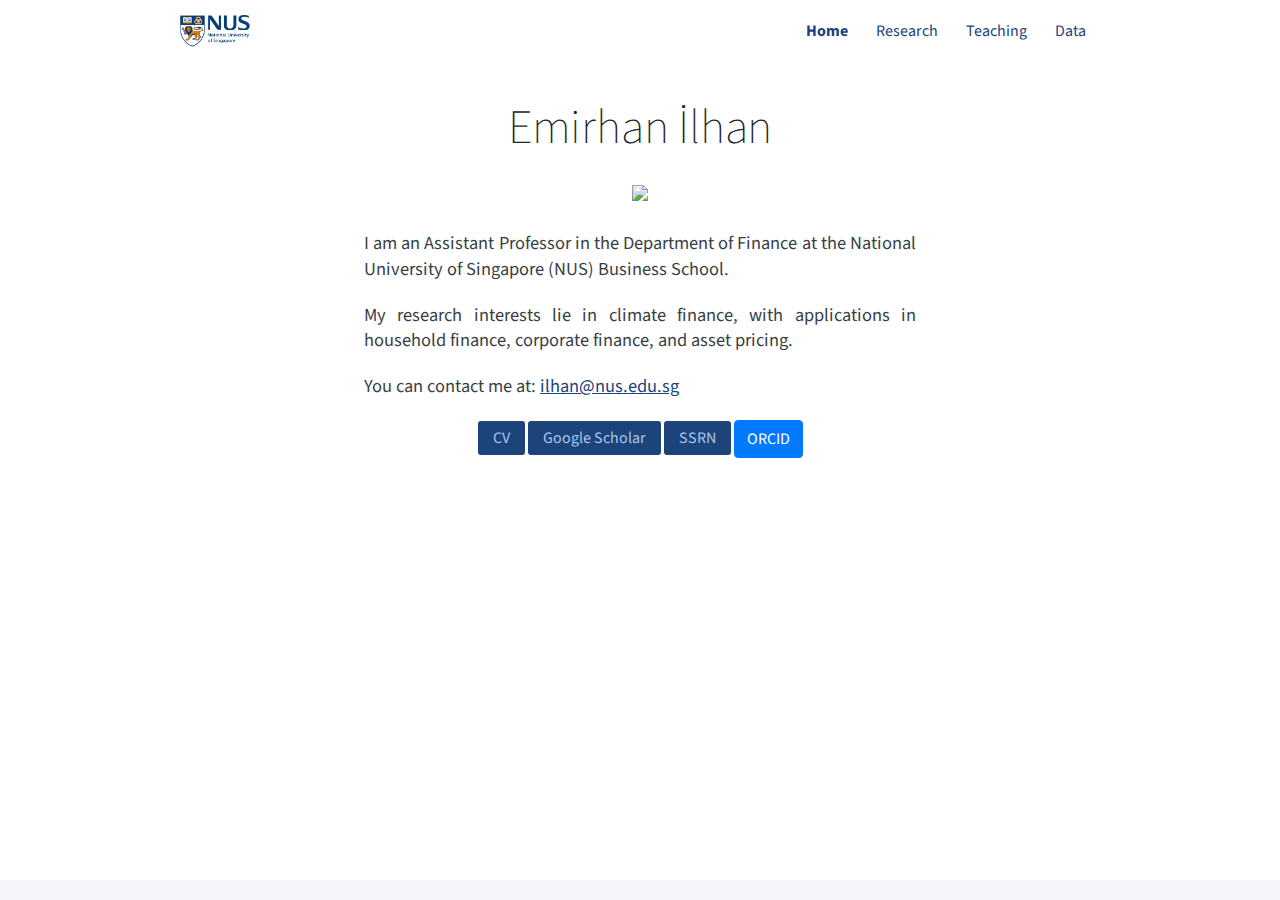
==== index.html @ d8f36eff "Update index.html" ====
<!DOCTYPE html>
<html lang="en">

<head>
	<meta name="generator" content="Hugo 0.80.0" />
  <meta charset="utf-8">
  <meta http-equiv="x-ua-compatible" content="ie=edge">
  <title>Emirhan İlhan</title>
  <meta name="viewport" content="width=device-width, initial-scale=1">
  
<meta name="description" content="Emirhan İlhan - Assistant Professor of Finance" />
<meta property="og:title" content="Emirhan İlhan - Assistant Professor of Finance" />
<meta property="og:type" content="website" />
<meta property="og:url" content="https://emirhanilhan.github.io" />
<meta property="og:image" content="" />
<meta property="og:description" content="Emirhan İlhan - Assistant Professor of Finance" />
<meta name="twitter:card" content="" />
<meta name="twitter:site" content="" />
<meta name="twitter:creator" content="" />

  <link rel="icon" href="https://emirhanilhan.github.io/favicon.png">

  <link rel="stylesheet" href="https://cdn.jsdelivr.net/npm/bootstrap@4.6.1/dist/css/bootstrap.min.css">
  <script src="https://cdn.jsdelivr.net/npm/jquery@3.6.0/dist/jquery.slim.min.js"></script>
  <script src="https://cdn.jsdelivr.net/npm/popper.js@1.16.1/dist/umd/popper.min.js"></script>
  <script src="https://cdn.jsdelivr.net/npm/bootstrap@4.6.1/dist/js/bootstrap.bundle.min.js"></script>

  
  
  <link rel="stylesheet" href="/css/style.min.13fdb1135fb9d5c75b101130fea749b16b5075ebaee116f6f0d8b4ac5cc61495.css">
  

  

</head>

<body class='page page-home'>
  <div id="main-menu-mobile" class="main-menu-mobile">
  <ul>
    
    
    <li class="menu-item-home active">
      <a href="/">
        <span>Home</span>
      </a>
    </li>
    
    <li class="menu-item-research">
      <a href="/research/">
        <span>Research</span>
      </a>
    </li>
    
    <li class="menu-item-teaching">
      <a href="/teaching/">
        <span>Teaching</span>
      </a>
    </li>
    
    <li class="menu-item-data">
      <a href="/data/">
        <span>Data</span>
      </a>
    </li>
    
  </ul>
</div>
  <div class="wrapper">
    <div class='header'>
    <div class="container">
      <div class="logo" >
        <a href="https://emirhanilhan.github.io/"><img alt="Logo" src="/images/nus_logo_horizontal.jpg" width="auto" height="40" /></a>
      </div>
      <div class="logo-mobile">
        <a href="https://emirhanilhan.github.io/"><img alt="Logo" src="/images/nus_logo_horizontal.jpg" width="auto" height="32" /></a>
      </div>
      <div id="main-menu" class="main-menu">
  <ul>
    
    
    <li class="menu-item-home active">
      <a href="/">
        <span>Home</span>
      </a>
    </li>
    
    <li class="menu-item-research">
      <a href="/research/">
        <span>Research</span>
      </a>
    </li>
    
    <li class="menu-item-teaching">
      <a href="/teaching/">
        <span>Teaching</span>
      </a>
    </li>
    
    <li class="menu-item-data">
      <a href="/data/">
        <span>Data</span>
      </a>
    </li>
    
  </ul>
</div>
      <button id="toggle-main-menu-mobile" class="hamburger hamburger--slider" type="button">
  <span class="hamburger-box">
    <span class="hamburger-inner"></span>
  </span>
</button>
    </div>
  </div>
  

    
    
    
    
    
    
    
    

    
    
<div class="strip">
  <div class="container pt-4 pb-12">
    <div class="row">
      <div class="col-12">
        <h1 class="title">Emirhan İlhan</h1>
        <img align="middle" src="emir_picture_cropped.jpg" width="300" height=auto style="padding-bottom: 30px;"/>
        <div class="content" style="text-align: justify;">
          <p>I am an Assistant Professor in the Department of Finance at the National University of Singapore (NUS) Business School.</p>
<p>My research interests lie in climate finance, with applications in household finance, corporate finance, and asset pricing.</p>
<p>You can contact me at: <a href="mailto:ilhan@nus.edu.sg">ilhan@nus.edu.sg</a></p>
  
        </div>
        <a class="button button-primary mb-2" target="_blank" href="/emir_cv.pdf">
          CV
        </a>
        <a class="button button-primary mb-2" target="_blank" href="https://scholar.google.de/citations?user=1odNvOgAAAAJ&amp;hl=en">
          Google Scholar
        </a>
        <a class="button button-primary mb-2" target="_blank" href="https://papers.ssrn.com/sol3/cf_dev/AbsByAuth.cfm?per_id=2741057">
          SSRN
        </a>
        <a class="btn btn-primary" target="_blank" href="https://orcid.org/0000-0002-1434-9815">
          ORCID
        </a>
        </a>
      </div>
    </div>
  </div>
</div>

    
  </div>

  <div class="sub-footer">
  <div class="container">
    <div class="row">
      <div class="col-12">
        <div class="sub-footer-inner">
          <ul>
            
          </ul>
        </div>
      </div>
    </div>
  </div>
</div>

  

  
  

  
  <script type="text/javascript" src="/js/scripts.min.1237ff71925bb8625c97a9af8db4c54525258bedfd7c47493daaff723bea755e.js"></script>
  

  
  
  
    
      
      <script async src="https://www.googletagmanager.com/gtag/js?id=UA-167263148-1"></script>
      <script>
        window.dataLayer = window.dataLayer || [];
        function gtag(){dataLayer.push(arguments);}
        gtag('js', new Date());
        gtag('config', 'UA-167263148-1');
      </script>
    
  


</body>

</html>
---- css/style.min.13fdb1135fb9d5c75b101130fea749b16b5075ebaee116f6f0d8b4ac5cc61495.css ----
@charset "UTF-8";@import "https://fonts.googleapis.com/css?family=Roboto:300,400,500,700|Lora:400,700|Roboto+Mono:300,400";@import "https://fonts.googleapis.com/css2?family=Jost:ital,wght@0,300;0,400;1,300;1,400&display=swap";@import "https://fonts.googleapis.com/css2?family=JetBrains+Mono:ital,wght@0,100;0,200;0,300;0,400;0,500;0,600;0,700;0,800;1,100;1,200;1,300;1,400;1,500;1,600;1,700;1,800&display=swap";@import "https://fonts.googleapis.com/css2?family=Source+Sans+Pro:ital,wght@0,300;0,400;0,600;0,700;0,900;1,200;1,300;1,400;1,600;1,700;1,900&display=swap";*,*::before,*::after{box-sizing:border-box}html{font-family:sans-serif;line-height:1.15;-webkit-text-size-adjust:100%;-webkit-tap-highlight-color:transparent}article,aside,figcaption,figure,footer,header,hgroup,main,nav,section{display:block}body{margin:0;font-family:source sans pro,jost,roboto,Arial,sans-serif,-apple-system;font-size:1rem;font-weight:400;line-height:1.4;color:#212529;text-align:left;background-color:#fff}[tabindex="-1"]:focus{outline:0!important}hr{box-sizing:content-box;height:0;overflow:visible}h1,h2,h3,h4,h5,h6{margin-top:0;margin-bottom:.5rem}p{margin-top:0;margin-bottom:1rem}abbr[title],abbr[data-original-title]{text-decoration:underline;text-decoration:underline dotted;cursor:help;border-bottom:0;text-decoration-skip-ink:none}address{margin-bottom:1rem;font-style:normal;line-height:inherit}ol,ul,dl{margin-top:0;margin-bottom:1rem}ol ol,ul ul,ol ul,ul ol{margin-bottom:0}dt{font-weight:700}dd{margin-bottom:.5rem;margin-left:0}blockquote{margin:0 0 1rem}b,strong{font-weight:bolder}small{font-size:80%}sub,sup{position:relative;font-size:75%;line-height:0;vertical-align:baseline}sub{bottom:-.25em}sup{top:-.5em}a{color:#1c437a;text-decoration:none;background-color:transparent}a:hover{color:#2f71cd;text-decoration:underline}a:not([href]):not([tabindex]){color:inherit;text-decoration:none}a:not([href]):not([tabindex]):hover,a:not([href]):not([tabindex]):focus{color:inherit;text-decoration:none}a:not([href]):not([tabindex]):focus{outline:0}pre,code,kbd,samp{font-family:SFMono-Regular,Menlo,Monaco,Consolas,liberation mono,courier new,monospace;font-size:1em}pre{margin-top:0;margin-bottom:1rem;overflow:auto}figure{margin:0 0 1rem}img{vertical-align:middle;border-style:none}svg{overflow:hidden;vertical-align:middle}table{border-collapse:collapse}caption{padding-top:.75rem;padding-bottom:.75rem;color:#6c757d;text-align:left;caption-side:bottom}th{text-align:inherit}label{display:inline-block;margin-bottom:.5rem}button{border-radius:0}button:focus{outline:1px dotted;outline:5px auto -webkit-focus-ring-color}input,button,select,optgroup,textarea{margin:0;font-family:inherit;font-size:inherit;line-height:inherit}button,input{overflow:visible}button,select{text-transform:none}select{word-wrap:normal}button,[type=button],[type=reset],[type=submit]{-webkit-appearance:button}button:not(:disabled),[type=button]:not(:disabled),[type=reset]:not(:disabled),[type=submit]:not(:disabled){cursor:pointer}button::-moz-focus-inner,[type=button]::-moz-focus-inner,[type=reset]::-moz-focus-inner,[type=submit]::-moz-focus-inner{padding:0;border-style:none}input[type=radio],input[type=checkbox]{box-sizing:border-box;padding:0}input[type=date],input[type=time],input[type=datetime-local],input[type=month]{-webkit-appearance:listbox}textarea{overflow:auto;resize:vertical}fieldset{min-width:0;padding:0;margin:0;border:0}legend{display:block;width:100%;max-width:100%;padding:0;margin-bottom:.5rem;font-size:1.5rem;line-height:inherit;color:inherit;white-space:normal}progress{vertical-align:baseline}[type=number]::-webkit-inner-spin-button,[type=number]::-webkit-outer-spin-button{height:auto}[type=search]{outline-offset:-2px;-webkit-appearance:none}[type=search]::-webkit-search-decoration{-webkit-appearance:none}::-webkit-file-upload-button{font:inherit;-webkit-appearance:button}output{display:inline-block}summary{display:list-item;cursor:pointer}template{display:none}[hidden]{display:none!important}.align-baseline{vertical-align:baseline!important}.align-top{vertical-align:top!important}.align-middle{vertical-align:middle!important}.align-bottom{vertical-align:bottom!important}.align-text-bottom{vertical-align:text-bottom!important}.align-text-top{vertical-align:text-top!important}.bg-primary{background-color:#1c437a!important}a.bg-primary:hover,a.bg-primary:focus,button.bg-primary:hover,button.bg-primary:focus{background-color:#122c51!important}.bg-secondary{background-color:#ffca28!important}a.bg-secondary:hover,a.bg-secondary:focus,button.bg-secondary:hover,button.bg-secondary:focus{background-color:#f4b800!important}.bg-success{background-color:#28a745!important}a.bg-success:hover,a.bg-success:focus,button.bg-success:hover,button.bg-success:focus{background-color:#1e7e34!important}.bg-info{background-color:#17a2b8!important}a.bg-info:hover,a.bg-info:focus,button.bg-info:hover,button.bg-info:focus{background-color:#117a8b!important}.bg-warning{background-color:#ffc107!important}a.bg-warning:hover,a.bg-warning:focus,button.bg-warning:hover,button.bg-warning:focus{background-color:#d39e00!important}.bg-danger{background-color:#dc3545!important}a.bg-danger:hover,a.bg-danger:focus,button.bg-danger:hover,button.bg-danger:focus{background-color:#bd2130!important}.bg-light{background-color:#f8f9fa!important}a.bg-light:hover,a.bg-light:focus,button.bg-light:hover,button.bg-light:focus{background-color:#dae0e5!important}.bg-dark{background-color:#343a40!important}a.bg-dark:hover,a.bg-dark:focus,button.bg-dark:hover,button.bg-dark:focus{background-color:#1d2124!important}.bg-white{background-color:#fff!important}.bg-transparent{background-color:transparent!important}.border{border:1px solid #dee2e6!important}.border-top{border-top:1px solid #dee2e6!important}.border-right{border-right:1px solid #dee2e6!important}.border-bottom{border-bottom:1px solid #dee2e6!important}.border-left{border-left:1px solid #dee2e6!important}.border-0{border:0!important}.border-top-0{border-top:0!important}.border-right-0{border-right:0!important}.border-bottom-0{border-bottom:0!important}.border-left-0{border-left:0!important}.border-primary{border-color:#1c437a!important}.border-secondary{border-color:#ffca28!important}.border-success{border-color:#28a745!important}.border-info{border-color:#17a2b8!important}.border-warning{border-color:#ffc107!important}.border-danger{border-color:#dc3545!important}.border-light{border-color:#f8f9fa!important}.border-dark{border-color:#343a40!important}.border-white{border-color:#fff!important}.rounded-sm{border-radius:.2rem!important}.rounded{border-radius:.25rem!important}.rounded-top{border-top-left-radius:.25rem!important;border-top-right-radius:.25rem!important}.rounded-right{border-top-right-radius:.25rem!important;border-bottom-right-radius:.25rem!important}.rounded-bottom{border-bottom-right-radius:.25rem!important;border-bottom-left-radius:.25rem!important}.rounded-left{border-top-left-radius:.25rem!important;border-bottom-left-radius:.25rem!important}.rounded-lg{border-radius:.3rem!important}.rounded-circle{border-radius:50%!important}.rounded-pill{border-radius:50rem!important}.rounded-0{border-radius:0!important}.clearfix::after{display:block;clear:both;content:""}.d-none{display:none!important}.d-inline{display:inline!important}.d-inline-block{display:inline-block!important}.d-block{display:block!important}.d-table{display:table!important}.d-table-row{display:table-row!important}.d-table-cell{display:table-cell!important}.d-flex{display:flex!important}.d-inline-flex{display:inline-flex!important}@media(min-width:576px){.d-sm-none{display:none!important}.d-sm-inline{display:inline!important}.d-sm-inline-block{display:inline-block!important}.d-sm-block{display:block!important}.d-sm-table{display:table!important}.d-sm-table-row{display:table-row!important}.d-sm-table-cell{display:table-cell!important}.d-sm-flex{display:flex!important}.d-sm-inline-flex{display:inline-flex!important}}@media(min-width:768px){.d-md-none{display:none!important}.d-md-inline{display:inline!important}.d-md-inline-block{display:inline-block!important}.d-md-block{display:block!important}.d-md-table{display:table!important}.d-md-table-row{display:table-row!important}.d-md-table-cell{display:table-cell!important}.d-md-flex{display:flex!important}.d-md-inline-flex{display:inline-flex!important}}@media(min-width:992px){.d-lg-none{display:none!important}.d-lg-inline{display:inline!important}.d-lg-inline-block{display:inline-block!important}.d-lg-block{display:block!important}.d-lg-table{display:table!important}.d-lg-table-row{display:table-row!important}.d-lg-table-cell{display:table-cell!important}.d-lg-flex{display:flex!important}.d-lg-inline-flex{display:inline-flex!important}}@media(min-width:1300px){.d-xl-none{display:none!important}.d-xl-inline{display:inline!important}.d-xl-inline-block{display:inline-block!important}.d-xl-block{display:block!important}.d-xl-table{display:table!important}.d-xl-table-row{display:table-row!important}.d-xl-table-cell{display:table-cell!important}.d-xl-flex{display:flex!important}.d-xl-inline-flex{display:inline-flex!important}}@media print{.d-print-none{display:none!important}.d-print-inline{display:inline!important}.d-print-inline-block{display:inline-block!important}.d-print-block{display:block!important}.d-print-table{display:table!important}.d-print-table-row{display:table-row!important}.d-print-table-cell{display:table-cell!important}.d-print-flex{display:flex!important}.d-print-inline-flex{display:inline-flex!important}}.embed-responsive{position:relative;display:block;width:100%;padding:0;overflow:hidden}.embed-responsive::before{display:block;content:""}.embed-responsive .embed-responsive-item,.embed-responsive iframe,.embed-responsive embed,.embed-responsive object,.embed-responsive video{position:absolute;top:0;bottom:0;left:0;width:100%;height:100%;border:0}.embed-responsive-21by9::before{padding-top:42.85714286%}.embed-responsive-16by9::before{padding-top:56.25%}.embed-responsive-4by3::before{padding-top:75%}.embed-responsive-1by1::before{padding-top:100%}.flex-row{flex-direction:row!important}.flex-column{flex-direction:column!important}.flex-row-reverse{flex-direction:row-reverse!important}.flex-column-reverse{flex-direction:column-reverse!important}.flex-wrap{flex-wrap:wrap!important}.flex-nowrap{flex-wrap:nowrap!important}.flex-wrap-reverse{flex-wrap:wrap-reverse!important}.flex-fill{flex:1 1 auto!important}.flex-grow-0{flex-grow:0!important}.flex-grow-1{flex-grow:1!important}.flex-shrink-0{flex-shrink:0!important}.flex-shrink-1{flex-shrink:1!important}.justify-content-start{justify-content:flex-start!important}.justify-content-end{justify-content:flex-end!important}.justify-content-center{justify-content:center!important}.justify-content-between{justify-content:space-between!important}.justify-content-around{justify-content:space-around!important}.align-items-start{align-items:flex-start!important}.align-items-end{align-items:flex-end!important}.align-items-center{align-items:center!important}.align-items-baseline{align-items:baseline!important}.align-items-stretch{align-items:stretch!important}.align-content-start{align-content:flex-start!important}.align-content-end{align-content:flex-end!important}.align-content-center{align-content:center!important}.align-content-between{align-content:space-between!important}.align-content-around{align-content:space-around!important}.align-content-stretch{align-content:stretch!important}.align-self-auto{align-self:auto!important}.align-self-start{align-self:flex-start!important}.align-self-end{align-self:flex-end!important}.align-self-center{align-self:center!important}.align-self-baseline{align-self:baseline!important}.align-self-stretch{align-self:stretch!important}@media(min-width:576px){.flex-sm-row{flex-direction:row!important}.flex-sm-column{flex-direction:column!important}.flex-sm-row-reverse{flex-direction:row-reverse!important}.flex-sm-column-reverse{flex-direction:column-reverse!important}.flex-sm-wrap{flex-wrap:wrap!important}.flex-sm-nowrap{flex-wrap:nowrap!important}.flex-sm-wrap-reverse{flex-wrap:wrap-reverse!important}.flex-sm-fill{flex:1 1 auto!important}.flex-sm-grow-0{flex-grow:0!important}.flex-sm-grow-1{flex-grow:1!important}.flex-sm-shrink-0{flex-shrink:0!important}.flex-sm-shrink-1{flex-shrink:1!important}.justify-content-sm-start{justify-content:flex-start!important}.justify-content-sm-end{justify-content:flex-end!important}.justify-content-sm-center{justify-content:center!important}.justify-content-sm-between{justify-content:space-between!important}.justify-content-sm-around{justify-content:space-around!important}.align-items-sm-start{align-items:flex-start!important}.align-items-sm-end{align-items:flex-end!important}.align-items-sm-center{align-items:center!important}.align-items-sm-baseline{align-items:baseline!important}.align-items-sm-stretch{align-items:stretch!important}.align-content-sm-start{align-content:flex-start!important}.align-content-sm-end{align-content:flex-end!important}.align-content-sm-center{align-content:center!important}.align-content-sm-between{align-content:space-between!important}.align-content-sm-around{align-content:space-around!important}.align-content-sm-stretch{align-content:stretch!important}.align-self-sm-auto{align-self:auto!important}.align-self-sm-start{align-self:flex-start!important}.align-self-sm-end{align-self:flex-end!important}.align-self-sm-center{align-self:center!important}.align-self-sm-baseline{align-self:baseline!important}.align-self-sm-stretch{align-self:stretch!important}}@media(min-width:768px){.flex-md-row{flex-direction:row!important}.flex-md-column{flex-direction:column!important}.flex-md-row-reverse{flex-direction:row-reverse!important}.flex-md-column-reverse{flex-direction:column-reverse!important}.flex-md-wrap{flex-wrap:wrap!important}.flex-md-nowrap{flex-wrap:nowrap!important}.flex-md-wrap-reverse{flex-wrap:wrap-reverse!important}.flex-md-fill{flex:1 1 auto!important}.flex-md-grow-0{flex-grow:0!important}.flex-md-grow-1{flex-grow:1!important}.flex-md-shrink-0{flex-shrink:0!important}.flex-md-shrink-1{flex-shrink:1!important}.justify-content-md-start{justify-content:flex-start!important}.justify-content-md-end{justify-content:flex-end!important}.justify-content-md-center{justify-content:center!important}.justify-content-md-between{justify-content:space-between!important}.justify-content-md-around{justify-content:space-around!important}.align-items-md-start{align-items:flex-start!important}.align-items-md-end{align-items:flex-end!important}.align-items-md-center{align-items:center!important}.align-items-md-baseline{align-items:baseline!important}.align-items-md-stretch{align-items:stretch!important}.align-content-md-start{align-content:flex-start!important}.align-content-md-end{align-content:flex-end!important}.align-content-md-center{align-content:center!important}.align-content-md-between{align-content:space-between!important}.align-content-md-around{align-content:space-around!important}.align-content-md-stretch{align-content:stretch!important}.align-self-md-auto{align-self:auto!important}.align-self-md-start{align-self:flex-start!important}.align-self-md-end{align-self:flex-end!important}.align-self-md-center{align-self:center!important}.align-self-md-baseline{align-self:baseline!important}.align-self-md-stretch{align-self:stretch!important}}@media(min-width:992px){.flex-lg-row{flex-direction:row!important}.flex-lg-column{flex-direction:column!important}.flex-lg-row-reverse{flex-direction:row-reverse!important}.flex-lg-column-reverse{flex-direction:column-reverse!important}.flex-lg-wrap{flex-wrap:wrap!important}.flex-lg-nowrap{flex-wrap:nowrap!important}.flex-lg-wrap-reverse{flex-wrap:wrap-reverse!important}.flex-lg-fill{flex:1 1 auto!important}.flex-lg-grow-0{flex-grow:0!important}.flex-lg-grow-1{flex-grow:1!important}.flex-lg-shrink-0{flex-shrink:0!important}.flex-lg-shrink-1{flex-shrink:1!important}.justify-content-lg-start{justify-content:flex-start!important}.justify-content-lg-end{justify-content:flex-end!important}.justify-content-lg-center{justify-content:center!important}.justify-content-lg-between{justify-content:space-between!important}.justify-content-lg-around{justify-content:space-around!important}.align-items-lg-start{align-items:flex-start!important}.align-items-lg-end{align-items:flex-end!important}.align-items-lg-center{align-items:center!important}.align-items-lg-baseline{align-items:baseline!important}.align-items-lg-stretch{align-items:stretch!important}.align-content-lg-start{align-content:flex-start!important}.align-content-lg-end{align-content:flex-end!important}.align-content-lg-center{align-content:center!important}.align-content-lg-between{align-content:space-between!important}.align-content-lg-around{align-content:space-around!important}.align-content-lg-stretch{align-content:stretch!important}.align-self-lg-auto{align-self:auto!important}.align-self-lg-start{align-self:flex-start!important}.align-self-lg-end{align-self:flex-end!important}.align-self-lg-center{align-self:center!important}.align-self-lg-baseline{align-self:baseline!important}.align-self-lg-stretch{align-self:stretch!important}}@media(min-width:1300px){.flex-xl-row{flex-direction:row!important}.flex-xl-column{flex-direction:column!important}.flex-xl-row-reverse{flex-direction:row-reverse!important}.flex-xl-column-reverse{flex-direction:column-reverse!important}.flex-xl-wrap{flex-wrap:wrap!important}.flex-xl-nowrap{flex-wrap:nowrap!important}.flex-xl-wrap-reverse{flex-wrap:wrap-reverse!important}.flex-xl-fill{flex:1 1 auto!important}.flex-xl-grow-0{flex-grow:0!important}.flex-xl-grow-1{flex-grow:1!important}.flex-xl-shrink-0{flex-shrink:0!important}.flex-xl-shrink-1{flex-shrink:1!important}.justify-content-xl-start{justify-content:flex-start!important}.justify-content-xl-end{justify-content:flex-end!important}.justify-content-xl-center{justify-content:center!important}.justify-content-xl-between{justify-content:space-between!important}.justify-content-xl-around{justify-content:space-around!important}.align-items-xl-start{align-items:flex-start!important}.align-items-xl-end{align-items:flex-end!important}.align-items-xl-center{align-items:center!important}.align-items-xl-baseline{align-items:baseline!important}.align-items-xl-stretch{align-items:stretch!important}.align-content-xl-start{align-content:flex-start!important}.align-content-xl-end{align-content:flex-end!important}.align-content-xl-center{align-content:center!important}.align-content-xl-between{align-content:space-between!important}.align-content-xl-around{align-content:space-around!important}.align-content-xl-stretch{align-content:stretch!important}.align-self-xl-auto{align-self:auto!important}.align-self-xl-start{align-self:flex-start!important}.align-self-xl-end{align-self:flex-end!important}.align-self-xl-center{align-self:center!important}.align-self-xl-baseline{align-self:baseline!important}.align-self-xl-stretch{align-self:stretch!important}}.float-left{float:left!important}.float-right{float:right!important}.float-none{float:none!important}@media(min-width:576px){.float-sm-left{float:left!important}.float-sm-right{float:right!important}.float-sm-none{float:none!important}}@media(min-width:768px){.float-md-left{float:left!important}.float-md-right{float:right!important}.float-md-none{float:none!important}}@media(min-width:992px){.float-lg-left{float:left!important}.float-lg-right{float:right!important}.float-lg-none{float:none!important}}@media(min-width:1300px){.float-xl-left{float:left!important}.float-xl-right{float:right!important}.float-xl-none{float:none!important}}.overflow-auto{overflow:auto!important}.overflow-hidden{overflow:hidden!important}.position-static{position:static!important}.position-relative{position:relative!important}.position-absolute{position:absolute!important}.position-fixed{position:fixed!important}.position-sticky{position:sticky!important}.fixed-top{position:fixed;top:0;right:0;left:0;z-index:1030}.fixed-bottom{position:fixed;right:0;bottom:0;left:0;z-index:1030}@supports(position:sticky){.sticky-top{position:sticky;top:0;z-index:1020}}.sr-only{position:absolute;width:1px;height:1px;padding:0;overflow:hidden;clip:rect(0,0,0,0);white-space:nowrap;border:0}.sr-only-focusable:active,.sr-only-focusable:focus{position:static;width:auto;height:auto;overflow:visible;clip:auto;white-space:normal}.shadow-sm{box-shadow:0 .125rem .25rem rgba(33,37,41,.075)!important}.shadow{box-shadow:0 .5rem 1rem rgba(33,37,41,.15)!important}.shadow-lg{box-shadow:0 1rem 3rem rgba(33,37,41,.175)!important}.shadow-none{box-shadow:none!important}.w-25{width:25%!important}.w-50{width:50%!important}.w-75{width:75%!important}.w-100{width:100%!important}.w-auto{width:auto!important}.h-25{height:25%!important}.h-50{height:50%!important}.h-75{height:75%!important}.h-100{height:100%!important}.h-auto{height:auto!important}.mw-100{max-width:100%!important}.mh-100{max-height:100%!important}.min-vw-100{min-width:100vw!important}.min-vh-100{min-height:100vh!important}.vw-100{width:100vw!important}.vh-100{height:100vh!important}.stretched-link::after{position:absolute;top:0;right:0;bottom:0;left:0;z-index:1;pointer-events:auto;content:"";background-color:transparent}.m-0{margin:0!important}.mt-0,.my-0{margin-top:0!important}.mr-0,.mx-0{margin-right:0!important}.mb-0,.my-0{margin-bottom:0!important}.ml-0,.mx-0{margin-left:0!important}.m-1{margin:10px!important}.mt-1,.my-1{margin-top:10px!important}.mr-1,.mx-1{margin-right:10px!important}.mb-1,.my-1{margin-bottom:10px!important}.ml-1,.mx-1{margin-left:10px!important}.m-2{margin:20px!important}.mt-2,.my-2{margin-top:20px!important}.mr-2,.mx-2{margin-right:20px!important}.mb-2,.my-2{margin-bottom:20px!important}.ml-2,.mx-2{margin-left:20px!important}.m-3{margin:30px!important}.mt-3,.my-3{margin-top:30px!important}.mr-3,.mx-3{margin-right:30px!important}.mb-3,.my-3{margin-bottom:30px!important}.ml-3,.mx-3{margin-left:30px!important}.m-4{margin:40px!important}.mt-4,.my-4{margin-top:40px!important}.mr-4,.mx-4{margin-right:40px!important}.mb-4,.my-4{margin-bottom:40px!important}.ml-4,.mx-4{margin-left:40px!important}.m-5{margin:50px!important}.mt-5,.my-5{margin-top:50px!important}.mr-5,.mx-5{margin-right:50px!important}.mb-5,.my-5{margin-bottom:50px!important}.ml-5,.mx-5{margin-left:50px!important}.m-6{margin:60px!important}.mt-6,.my-6{margin-top:60px!important}.mr-6,.mx-6{margin-right:60px!important}.mb-6,.my-6{margin-bottom:60px!important}.ml-6,.mx-6{margin-left:60px!important}.m-7{margin:70px!important}.mt-7,.my-7{margin-top:70px!important}.mr-7,.mx-7{margin-right:70px!important}.mb-7,.my-7{margin-bottom:70px!important}.ml-7,.mx-7{margin-left:70px!important}.m-8{margin:80px!important}.mt-8,.my-8{margin-top:80px!important}.mr-8,.mx-8{margin-right:80px!important}.mb-8,.my-8{margin-bottom:80px!important}.ml-8,.mx-8{margin-left:80px!important}.m-9{margin:90px!important}.mt-9,.my-9{margin-top:90px!important}.mr-9,.mx-9{margin-right:90px!important}.mb-9,.my-9{margin-bottom:90px!important}.ml-9,.mx-9{margin-left:90px!important}.m-10{margin:100px!important}.mt-10,.my-10{margin-top:100px!important}.mr-10,.mx-10{margin-right:100px!important}.mb-10,.my-10{margin-bottom:100px!important}.ml-10,.mx-10{margin-left:100px!important}.m-11{margin:110px!important}.mt-11,.my-11{margin-top:110px!important}.mr-11,.mx-11{margin-right:110px!important}.mb-11,.my-11{margin-bottom:110px!important}.ml-11,.mx-11{margin-left:110px!important}.m-12{margin:120px!important}.mt-12,.my-12{margin-top:120px!important}.mr-12,.mx-12{margin-right:120px!important}.mb-12,.my-12{margin-bottom:120px!important}.ml-12,.mx-12{margin-left:120px!important}.m-13{margin:130px!important}.mt-13,.my-13{margin-top:130px!important}.mr-13,.mx-13{margin-right:130px!important}.mb-13,.my-13{margin-bottom:130px!important}.ml-13,.mx-13{margin-left:130px!important}.m-14{margin:140px!important}.mt-14,.my-14{margin-top:140px!important}.mr-14,.mx-14{margin-right:140px!important}.mb-14,.my-14{margin-bottom:140px!important}.ml-14,.mx-14{margin-left:140px!important}.m-15{margin:150px!important}.mt-15,.my-15{margin-top:150px!important}.mr-15,.mx-15{margin-right:150px!important}.mb-15,.my-15{margin-bottom:150px!important}.ml-15,.mx-15{margin-left:150px!important}.m-16{margin:160px!important}.mt-16,.my-16{margin-top:160px!important}.mr-16,.mx-16{margin-right:160px!important}.mb-16,.my-16{margin-bottom:160px!important}.ml-16,.mx-16{margin-left:160px!important}.m-17{margin:170px!important}.mt-17,.my-17{margin-top:170px!important}.mr-17,.mx-17{margin-right:170px!important}.mb-17,.my-17{margin-bottom:170px!important}.ml-17,.mx-17{margin-left:170px!important}.m-18{margin:180px!important}.mt-18,.my-18{margin-top:180px!important}.mr-18,.mx-18{margin-right:180px!important}.mb-18,.my-18{margin-bottom:180px!important}.ml-18,.mx-18{margin-left:180px!important}.m-19{margin:190px!important}.mt-19,.my-19{margin-top:190px!important}.mr-19,.mx-19{margin-right:190px!important}.mb-19,.my-19{margin-bottom:190px!important}.ml-19,.mx-19{margin-left:190px!important}.m-20{margin:200px!important}.mt-20,.my-20{margin-top:200px!important}.mr-20,.mx-20{margin-right:200px!important}.mb-20,.my-20{margin-bottom:200px!important}.ml-20,.mx-20{margin-left:200px!important}.p-0{padding:0!important}.pt-0,.py-0{padding-top:0!important}.pr-0,.px-0{padding-right:0!important}.pb-0,.py-0{padding-bottom:0!important}.pl-0,.px-0{padding-left:0!important}.p-1{padding:10px!important}.pt-1,.py-1{padding-top:10px!important}.pr-1,.px-1{padding-right:10px!important}.pb-1,.py-1{padding-bottom:10px!important}.pl-1,.px-1{padding-left:10px!important}.p-2{padding:20px!important}.pt-2,.py-2{padding-top:20px!important}.pr-2,.px-2{padding-right:20px!important}.pb-2,.py-2{padding-bottom:20px!important}.pl-2,.px-2{padding-left:20px!important}.p-3{padding:30px!important}.pt-3,.py-3{padding-top:30px!important}.pr-3,.px-3{padding-right:30px!important}.pb-3,.py-3{padding-bottom:30px!important}.pl-3,.px-3{padding-left:30px!important}.p-4{padding:40px!important}.pt-4,.py-4{padding-top:40px!important}.pr-4,.px-4{padding-right:40px!important}.pb-4,.py-4{padding-bottom:40px!important}.pl-4,.px-4{padding-left:40px!important}.p-5{padding:50px!important}.pt-5,.py-5{padding-top:50px!important}.pr-5,.px-5{padding-right:50px!important}.pb-5,.py-5{padding-bottom:50px!important}.pl-5,.px-5{padding-left:50px!important}.p-6{padding:60px!important}.pt-6,.py-6{padding-top:60px!important}.pr-6,.px-6{padding-right:60px!important}.pb-6,.py-6{padding-bottom:60px!important}.pl-6,.px-6{padding-left:60px!important}.p-7{padding:70px!important}.pt-7,.py-7{padding-top:70px!important}.pr-7,.px-7{padding-right:70px!important}.pb-7,.py-7{padding-bottom:70px!important}.pl-7,.px-7{padding-left:70px!important}.p-8{padding:80px!important}.pt-8,.py-8{padding-top:80px!important}.pr-8,.px-8{padding-right:80px!important}.pb-8,.py-8{padding-bottom:80px!important}.pl-8,.px-8{padding-left:80px!important}.p-9{padding:90px!important}.pt-9,.py-9{padding-top:90px!important}.pr-9,.px-9{padding-right:90px!important}.pb-9,.py-9{padding-bottom:90px!important}.pl-9,.px-9{padding-left:90px!important}.p-10{padding:100px!important}.pt-10,.py-10{padding-top:100px!important}.pr-10,.px-10{padding-right:100px!important}.pb-10,.py-10{padding-bottom:100px!important}.pl-10,.px-10{padding-left:100px!important}.p-11{padding:110px!important}.pt-11,.py-11{padding-top:110px!important}.pr-11,.px-11{padding-right:110px!important}.pb-11,.py-11{padding-bottom:110px!important}.pl-11,.px-11{padding-left:110px!important}.p-12{padding:120px!important}.pt-12,.py-12{padding-top:120px!important}.pr-12,.px-12{padding-right:120px!important}.pb-12,.py-12{padding-bottom:120px!important}.pl-12,.px-12{padding-left:120px!important}.p-13{padding:130px!important}.pt-13,.py-13{padding-top:130px!important}.pr-13,.px-13{padding-right:130px!important}.pb-13,.py-13{padding-bottom:130px!important}.pl-13,.px-13{padding-left:130px!important}.p-14{padding:140px!important}.pt-14,.py-14{padding-top:140px!important}.pr-14,.px-14{padding-right:140px!important}.pb-14,.py-14{padding-bottom:140px!important}.pl-14,.px-14{padding-left:140px!important}.p-15{padding:150px!important}.pt-15,.py-15{padding-top:150px!important}.pr-15,.px-15{padding-right:150px!important}.pb-15,.py-15{padding-bottom:150px!important}.pl-15,.px-15{padding-left:150px!important}.p-16{padding:160px!important}.pt-16,.py-16{padding-top:160px!important}.pr-16,.px-16{padding-right:160px!important}.pb-16,.py-16{padding-bottom:160px!important}.pl-16,.px-16{padding-left:160px!important}.p-17{padding:170px!important}.pt-17,.py-17{padding-top:170px!important}.pr-17,.px-17{padding-right:170px!important}.pb-17,.py-17{padding-bottom:170px!important}.pl-17,.px-17{padding-left:170px!important}.p-18{padding:180px!important}.pt-18,.py-18{padding-top:180px!important}.pr-18,.px-18{padding-right:180px!important}.pb-18,.py-18{padding-bottom:180px!important}.pl-18,.px-18{padding-left:180px!important}.p-19{padding:190px!important}.pt-19,.py-19{padding-top:190px!important}.pr-19,.px-19{padding-right:190px!important}.pb-19,.py-19{padding-bottom:190px!important}.pl-19,.px-19{padding-left:190px!important}.p-20{padding:200px!important}.pt-20,.py-20{padding-top:200px!important}.pr-20,.px-20{padding-right:200px!important}.pb-20,.py-20{padding-bottom:200px!important}.pl-20,.px-20{padding-left:200px!important}.m-n1{margin:-10px!important}.mt-n1,.my-n1{margin-top:-10px!important}.mr-n1,.mx-n1{margin-right:-10px!important}.mb-n1,.my-n1{margin-bottom:-10px!important}.ml-n1,.mx-n1{margin-left:-10px!important}.m-n2{margin:-20px!important}.mt-n2,.my-n2{margin-top:-20px!important}.mr-n2,.mx-n2{margin-right:-20px!important}.mb-n2,.my-n2{margin-bottom:-20px!important}.ml-n2,.mx-n2{margin-left:-20px!important}.m-n3{margin:-30px!important}.mt-n3,.my-n3{margin-top:-30px!important}.mr-n3,.mx-n3{margin-right:-30px!important}.mb-n3,.my-n3{margin-bottom:-30px!important}.ml-n3,.mx-n3{margin-left:-30px!important}.m-n4{margin:-40px!important}.mt-n4,.my-n4{margin-top:-40px!important}.mr-n4,.mx-n4{margin-right:-40px!important}.mb-n4,.my-n4{margin-bottom:-40px!important}.ml-n4,.mx-n4{margin-left:-40px!important}.m-n5{margin:-50px!important}.mt-n5,.my-n5{margin-top:-50px!important}.mr-n5,.mx-n5{margin-right:-50px!important}.mb-n5,.my-n5{margin-bottom:-50px!important}.ml-n5,.mx-n5{margin-left:-50px!important}.m-n6{margin:-60px!important}.mt-n6,.my-n6{margin-top:-60px!important}.mr-n6,.mx-n6{margin-right:-60px!important}.mb-n6,.my-n6{margin-bottom:-60px!important}.ml-n6,.mx-n6{margin-left:-60px!important}.m-n7{margin:-70px!important}.mt-n7,.my-n7{margin-top:-70px!important}.mr-n7,.mx-n7{margin-right:-70px!important}.mb-n7,.my-n7{margin-bottom:-70px!important}.ml-n7,.mx-n7{margin-left:-70px!important}.m-n8{margin:-80px!important}.mt-n8,.my-n8{margin-top:-80px!important}.mr-n8,.mx-n8{margin-right:-80px!important}.mb-n8,.my-n8{margin-bottom:-80px!important}.ml-n8,.mx-n8{margin-left:-80px!important}.m-n9{margin:-90px!important}.mt-n9,.my-n9{margin-top:-90px!important}.mr-n9,.mx-n9{margin-right:-90px!important}.mb-n9,.my-n9{margin-bottom:-90px!important}.ml-n9,.mx-n9{margin-left:-90px!important}.m-n10{margin:-100px!important}.mt-n10,.my-n10{margin-top:-100px!important}.mr-n10,.mx-n10{margin-right:-100px!important}.mb-n10,.my-n10{margin-bottom:-100px!important}.ml-n10,.mx-n10{margin-left:-100px!important}.m-n11{margin:-110px!important}.mt-n11,.my-n11{margin-top:-110px!important}.mr-n11,.mx-n11{margin-right:-110px!important}.mb-n11,.my-n11{margin-bottom:-110px!important}.ml-n11,.mx-n11{margin-left:-110px!important}.m-n12{margin:-120px!important}.mt-n12,.my-n12{margin-top:-120px!important}.mr-n12,.mx-n12{margin-right:-120px!important}.mb-n12,.my-n12{margin-bottom:-120px!important}.ml-n12,.mx-n12{margin-left:-120px!important}.m-n13{margin:-130px!important}.mt-n13,.my-n13{margin-top:-130px!important}.mr-n13,.mx-n13{margin-right:-130px!important}.mb-n13,.my-n13{margin-bottom:-130px!important}.ml-n13,.mx-n13{margin-left:-130px!important}.m-n14{margin:-140px!important}.mt-n14,.my-n14{margin-top:-140px!important}.mr-n14,.mx-n14{margin-right:-140px!important}.mb-n14,.my-n14{margin-bottom:-140px!important}.ml-n14,.mx-n14{margin-left:-140px!important}.m-n15{margin:-150px!important}.mt-n15,.my-n15{margin-top:-150px!important}.mr-n15,.mx-n15{margin-right:-150px!important}.mb-n15,.my-n15{margin-bottom:-150px!important}.ml-n15,.mx-n15{margin-left:-150px!important}.m-n16{margin:-160px!important}.mt-n16,.my-n16{margin-top:-160px!important}.mr-n16,.mx-n16{margin-right:-160px!important}.mb-n16,.my-n16{margin-bottom:-160px!important}.ml-n16,.mx-n16{margin-left:-160px!important}.m-n17{margin:-170px!important}.mt-n17,.my-n17{margin-top:-170px!important}.mr-n17,.mx-n17{margin-right:-170px!important}.mb-n17,.my-n17{margin-bottom:-170px!important}.ml-n17,.mx-n17{margin-left:-170px!important}.m-n18{margin:-180px!important}.mt-n18,.my-n18{margin-top:-180px!important}.mr-n18,.mx-n18{margin-right:-180px!important}.mb-n18,.my-n18{margin-bottom:-180px!important}.ml-n18,.mx-n18{margin-left:-180px!important}.m-n19{margin:-190px!important}.mt-n19,.my-n19{margin-top:-190px!important}.mr-n19,.mx-n19{margin-right:-190px!important}.mb-n19,.my-n19{margin-bottom:-190px!important}.ml-n19,.mx-n19{margin-left:-190px!important}.m-n20{margin:-200px!important}.mt-n20,.my-n20{margin-top:-200px!important}.mr-n20,.mx-n20{margin-right:-200px!important}.mb-n20,.my-n20{margin-bottom:-200px!important}.ml-n20,.mx-n20{margin-left:-200px!important}.m-auto{margin:auto!important}.mt-auto,.my-auto{margin-top:auto!important}.mr-auto,.mx-auto{margin-right:auto!important}.mb-auto,.my-auto{margin-bottom:auto!important}.ml-auto,.mx-auto{margin-left:auto!important}@media(min-width:576px){.m-sm-0{margin:0!important}.mt-sm-0,.my-sm-0{margin-top:0!important}.mr-sm-0,.mx-sm-0{margin-right:0!important}.mb-sm-0,.my-sm-0{margin-bottom:0!important}.ml-sm-0,.mx-sm-0{margin-left:0!important}.m-sm-1{margin:10px!important}.mt-sm-1,.my-sm-1{margin-top:10px!important}.mr-sm-1,.mx-sm-1{margin-right:10px!important}.mb-sm-1,.my-sm-1{margin-bottom:10px!important}.ml-sm-1,.mx-sm-1{margin-left:10px!important}.m-sm-2{margin:20px!important}.mt-sm-2,.my-sm-2{margin-top:20px!important}.mr-sm-2,.mx-sm-2{margin-right:20px!important}.mb-sm-2,.my-sm-2{margin-bottom:20px!important}.ml-sm-2,.mx-sm-2{margin-left:20px!important}.m-sm-3{margin:30px!important}.mt-sm-3,.my-sm-3{margin-top:30px!important}.mr-sm-3,.mx-sm-3{margin-right:30px!important}.mb-sm-3,.my-sm-3{margin-bottom:30px!important}.ml-sm-3,.mx-sm-3{margin-left:30px!important}.m-sm-4{margin:40px!important}.mt-sm-4,.my-sm-4{margin-top:40px!important}.mr-sm-4,.mx-sm-4{margin-right:40px!important}.mb-sm-4,.my-sm-4{margin-bottom:40px!important}.ml-sm-4,.mx-sm-4{margin-left:40px!important}.m-sm-5{margin:50px!important}.mt-sm-5,.my-sm-5{margin-top:50px!important}.mr-sm-5,.mx-sm-5{margin-right:50px!important}.mb-sm-5,.my-sm-5{margin-bottom:50px!important}.ml-sm-5,.mx-sm-5{margin-left:50px!important}.m-sm-6{margin:60px!important}.mt-sm-6,.my-sm-6{margin-top:60px!important}.mr-sm-6,.mx-sm-6{margin-right:60px!important}.mb-sm-6,.my-sm-6{margin-bottom:60px!important}.ml-sm-6,.mx-sm-6{margin-left:60px!important}.m-sm-7{margin:70px!important}.mt-sm-7,.my-sm-7{margin-top:70px!important}.mr-sm-7,.mx-sm-7{margin-right:70px!important}.mb-sm-7,.my-sm-7{margin-bottom:70px!important}.ml-sm-7,.mx-sm-7{margin-left:70px!important}.m-sm-8{margin:80px!important}.mt-sm-8,.my-sm-8{margin-top:80px!important}.mr-sm-8,.mx-sm-8{margin-right:80px!important}.mb-sm-8,.my-sm-8{margin-bottom:80px!important}.ml-sm-8,.mx-sm-8{margin-left:80px!important}.m-sm-9{margin:90px!important}.mt-sm-9,.my-sm-9{margin-top:90px!important}.mr-sm-9,.mx-sm-9{margin-right:90px!important}.mb-sm-9,.my-sm-9{margin-bottom:90px!important}.ml-sm-9,.mx-sm-9{margin-left:90px!important}.m-sm-10{margin:100px!important}.mt-sm-10,.my-sm-10{margin-top:100px!important}.mr-sm-10,.mx-sm-10{margin-right:100px!important}.mb-sm-10,.my-sm-10{margin-bottom:100px!important}.ml-sm-10,.mx-sm-10{margin-left:100px!important}.m-sm-11{margin:110px!important}.mt-sm-11,.my-sm-11{margin-top:110px!important}.mr-sm-11,.mx-sm-11{margin-right:110px!important}.mb-sm-11,.my-sm-11{margin-bottom:110px!important}.ml-sm-11,.mx-sm-11{margin-left:110px!important}.m-sm-12{margin:120px!important}.mt-sm-12,.my-sm-12{margin-top:120px!important}.mr-sm-12,.mx-sm-12{margin-right:120px!important}.mb-sm-12,.my-sm-12{margin-bottom:120px!important}.ml-sm-12,.mx-sm-12{margin-left:120px!important}.m-sm-13{margin:130px!important}.mt-sm-13,.my-sm-13{margin-top:130px!important}.mr-sm-13,.mx-sm-13{margin-right:130px!important}.mb-sm-13,.my-sm-13{margin-bottom:130px!important}.ml-sm-13,.mx-sm-13{margin-left:130px!important}.m-sm-14{margin:140px!important}.mt-sm-14,.my-sm-14{margin-top:140px!important}.mr-sm-14,.mx-sm-14{margin-right:140px!important}.mb-sm-14,.my-sm-14{margin-bottom:140px!important}.ml-sm-14,.mx-sm-14{margin-left:140px!important}.m-sm-15{margin:150px!important}.mt-sm-15,.my-sm-15{margin-top:150px!important}.mr-sm-15,.mx-sm-15{margin-right:150px!important}.mb-sm-15,.my-sm-15{margin-bottom:150px!important}.ml-sm-15,.mx-sm-15{margin-left:150px!important}.m-sm-16{margin:160px!important}.mt-sm-16,.my-sm-16{margin-top:160px!important}.mr-sm-16,.mx-sm-16{margin-right:160px!important}.mb-sm-16,.my-sm-16{margin-bottom:160px!important}.ml-sm-16,.mx-sm-16{margin-left:160px!important}.m-sm-17{margin:170px!important}.mt-sm-17,.my-sm-17{margin-top:170px!important}.mr-sm-17,.mx-sm-17{margin-right:170px!important}.mb-sm-17,.my-sm-17{margin-bottom:170px!important}.ml-sm-17,.mx-sm-17{margin-left:170px!important}.m-sm-18{margin:180px!important}.mt-sm-18,.my-sm-18{margin-top:180px!important}.mr-sm-18,.mx-sm-18{margin-right:180px!important}.mb-sm-18,.my-sm-18{margin-bottom:180px!important}.ml-sm-18,.mx-sm-18{margin-left:180px!important}.m-sm-19{margin:190px!important}.mt-sm-19,.my-sm-19{margin-top:190px!important}.mr-sm-19,.mx-sm-19{margin-right:190px!important}.mb-sm-19,.my-sm-19{margin-bottom:190px!important}.ml-sm-19,.mx-sm-19{margin-left:190px!important}.m-sm-20{margin:200px!important}.mt-sm-20,.my-sm-20{margin-top:200px!important}.mr-sm-20,.mx-sm-20{margin-right:200px!important}.mb-sm-20,.my-sm-20{margin-bottom:200px!important}.ml-sm-20,.mx-sm-20{margin-left:200px!important}.p-sm-0{padding:0!important}.pt-sm-0,.py-sm-0{padding-top:0!important}.pr-sm-0,.px-sm-0{padding-right:0!important}.pb-sm-0,.py-sm-0{padding-bottom:0!important}.pl-sm-0,.px-sm-0{padding-left:0!important}.p-sm-1{padding:10px!important}.pt-sm-1,.py-sm-1{padding-top:10px!important}.pr-sm-1,.px-sm-1{padding-right:10px!important}.pb-sm-1,.py-sm-1{padding-bottom:10px!important}.pl-sm-1,.px-sm-1{padding-left:10px!important}.p-sm-2{padding:20px!important}.pt-sm-2,.py-sm-2{padding-top:20px!important}.pr-sm-2,.px-sm-2{padding-right:20px!important}.pb-sm-2,.py-sm-2{padding-bottom:20px!important}.pl-sm-2,.px-sm-2{padding-left:20px!important}.p-sm-3{padding:30px!important}.pt-sm-3,.py-sm-3{padding-top:30px!important}.pr-sm-3,.px-sm-3{padding-right:30px!important}.pb-sm-3,.py-sm-3{padding-bottom:30px!important}.pl-sm-3,.px-sm-3{padding-left:30px!important}.p-sm-4{padding:40px!important}.pt-sm-4,.py-sm-4{padding-top:40px!important}.pr-sm-4,.px-sm-4{padding-right:40px!important}.pb-sm-4,.py-sm-4{padding-bottom:40px!important}.pl-sm-4,.px-sm-4{padding-left:40px!important}.p-sm-5{padding:50px!important}.pt-sm-5,.py-sm-5{padding-top:50px!important}.pr-sm-5,.px-sm-5{padding-right:50px!important}.pb-sm-5,.py-sm-5{padding-bottom:50px!important}.pl-sm-5,.px-sm-5{padding-left:50px!important}.p-sm-6{padding:60px!important}.pt-sm-6,.py-sm-6{padding-top:60px!important}.pr-sm-6,.px-sm-6{padding-right:60px!important}.pb-sm-6,.py-sm-6{padding-bottom:60px!important}.pl-sm-6,.px-sm-6{padding-left:60px!important}.p-sm-7{padding:70px!important}.pt-sm-7,.py-sm-7{padding-top:70px!important}.pr-sm-7,.px-sm-7{padding-right:70px!important}.pb-sm-7,.py-sm-7{padding-bottom:70px!important}.pl-sm-7,.px-sm-7{padding-left:70px!important}.p-sm-8{padding:80px!important}.pt-sm-8,.py-sm-8{padding-top:80px!important}.pr-sm-8,.px-sm-8{padding-right:80px!important}.pb-sm-8,.py-sm-8{padding-bottom:80px!important}.pl-sm-8,.px-sm-8{padding-left:80px!important}.p-sm-9{padding:90px!important}.pt-sm-9,.py-sm-9{padding-top:90px!important}.pr-sm-9,.px-sm-9{padding-right:90px!important}.pb-sm-9,.py-sm-9{padding-bottom:90px!important}.pl-sm-9,.px-sm-9{padding-left:90px!important}.p-sm-10{padding:100px!important}.pt-sm-10,.py-sm-10{padding-top:100px!important}.pr-sm-10,.px-sm-10{padding-right:100px!important}.pb-sm-10,.py-sm-10{padding-bottom:100px!important}.pl-sm-10,.px-sm-10{padding-left:100px!important}.p-sm-11{padding:110px!important}.pt-sm-11,.py-sm-11{padding-top:110px!important}.pr-sm-11,.px-sm-11{padding-right:110px!important}.pb-sm-11,.py-sm-11{padding-bottom:110px!important}.pl-sm-11,.px-sm-11{padding-left:110px!important}.p-sm-12{padding:120px!important}.pt-sm-12,.py-sm-12{padding-top:120px!important}.pr-sm-12,.px-sm-12{padding-right:120px!important}.pb-sm-12,.py-sm-12{padding-bottom:120px!important}.pl-sm-12,.px-sm-12{padding-left:120px!important}.p-sm-13{padding:130px!important}.pt-sm-13,.py-sm-13{padding-top:130px!important}.pr-sm-13,.px-sm-13{padding-right:130px!important}.pb-sm-13,.py-sm-13{padding-bottom:130px!important}.pl-sm-13,.px-sm-13{padding-left:130px!important}.p-sm-14{padding:140px!important}.pt-sm-14,.py-sm-14{padding-top:140px!important}.pr-sm-14,.px-sm-14{padding-right:140px!important}.pb-sm-14,.py-sm-14{padding-bottom:140px!important}.pl-sm-14,.px-sm-14{padding-left:140px!important}.p-sm-15{padding:150px!important}.pt-sm-15,.py-sm-15{padding-top:150px!important}.pr-sm-15,.px-sm-15{padding-right:150px!important}.pb-sm-15,.py-sm-15{padding-bottom:150px!important}.pl-sm-15,.px-sm-15{padding-left:150px!important}.p-sm-16{padding:160px!important}.pt-sm-16,.py-sm-16{padding-top:160px!important}.pr-sm-16,.px-sm-16{padding-right:160px!important}.pb-sm-16,.py-sm-16{padding-bottom:160px!important}.pl-sm-16,.px-sm-16{padding-left:160px!important}.p-sm-17{padding:170px!important}.pt-sm-17,.py-sm-17{padding-top:170px!important}.pr-sm-17,.px-sm-17{padding-right:170px!important}.pb-sm-17,.py-sm-17{padding-bottom:170px!important}.pl-sm-17,.px-sm-17{padding-left:170px!important}.p-sm-18{padding:180px!important}.pt-sm-18,.py-sm-18{padding-top:180px!important}.pr-sm-18,.px-sm-18{padding-right:180px!important}.pb-sm-18,.py-sm-18{padding-bottom:180px!important}.pl-sm-18,.px-sm-18{padding-left:180px!important}.p-sm-19{padding:190px!important}.pt-sm-19,.py-sm-19{padding-top:190px!important}.pr-sm-19,.px-sm-19{padding-right:190px!important}.pb-sm-19,.py-sm-19{padding-bottom:190px!important}.pl-sm-19,.px-sm-19{padding-left:190px!important}.p-sm-20{padding:200px!important}.pt-sm-20,.py-sm-20{padding-top:200px!important}.pr-sm-20,.px-sm-20{padding-right:200px!important}.pb-sm-20,.py-sm-20{padding-bottom:200px!important}.pl-sm-20,.px-sm-20{padding-left:200px!important}.m-sm-n1{margin:-10px!important}.mt-sm-n1,.my-sm-n1{margin-top:-10px!important}.mr-sm-n1,.mx-sm-n1{margin-right:-10px!important}.mb-sm-n1,.my-sm-n1{margin-bottom:-10px!important}.ml-sm-n1,.mx-sm-n1{margin-left:-10px!important}.m-sm-n2{margin:-20px!important}.mt-sm-n2,.my-sm-n2{margin-top:-20px!important}.mr-sm-n2,.mx-sm-n2{margin-right:-20px!important}.mb-sm-n2,.my-sm-n2{margin-bottom:-20px!important}.ml-sm-n2,.mx-sm-n2{margin-left:-20px!important}.m-sm-n3{margin:-30px!important}.mt-sm-n3,.my-sm-n3{margin-top:-30px!important}.mr-sm-n3,.mx-sm-n3{margin-right:-30px!important}.mb-sm-n3,.my-sm-n3{margin-bottom:-30px!important}.ml-sm-n3,.mx-sm-n3{margin-left:-30px!important}.m-sm-n4{margin:-40px!important}.mt-sm-n4,.my-sm-n4{margin-top:-40px!important}.mr-sm-n4,.mx-sm-n4{margin-right:-40px!important}.mb-sm-n4,.my-sm-n4{margin-bottom:-40px!important}.ml-sm-n4,.mx-sm-n4{margin-left:-40px!important}.m-sm-n5{margin:-50px!important}.mt-sm-n5,.my-sm-n5{margin-top:-50px!important}.mr-sm-n5,.mx-sm-n5{margin-right:-50px!important}.mb-sm-n5,.my-sm-n5{margin-bottom:-50px!important}.ml-sm-n5,.mx-sm-n5{margin-left:-50px!important}.m-sm-n6{margin:-60px!important}.mt-sm-n6,.my-sm-n6{margin-top:-60px!important}.mr-sm-n6,.mx-sm-n6{margin-right:-60px!important}.mb-sm-n6,.my-sm-n6{margin-bottom:-60px!important}.ml-sm-n6,.mx-sm-n6{margin-left:-60px!important}.m-sm-n7{margin:-70px!important}.mt-sm-n7,.my-sm-n7{margin-top:-70px!important}.mr-sm-n7,.mx-sm-n7{margin-right:-70px!important}.mb-sm-n7,.my-sm-n7{margin-bottom:-70px!important}.ml-sm-n7,.mx-sm-n7{margin-left:-70px!important}.m-sm-n8{margin:-80px!important}.mt-sm-n8,.my-sm-n8{margin-top:-80px!important}.mr-sm-n8,.mx-sm-n8{margin-right:-80px!important}.mb-sm-n8,.my-sm-n8{margin-bottom:-80px!important}.ml-sm-n8,.mx-sm-n8{margin-left:-80px!important}.m-sm-n9{margin:-90px!important}.mt-sm-n9,.my-sm-n9{margin-top:-90px!important}.mr-sm-n9,.mx-sm-n9{margin-right:-90px!important}.mb-sm-n9,.my-sm-n9{margin-bottom:-90px!important}.ml-sm-n9,.mx-sm-n9{margin-left:-90px!important}.m-sm-n10{margin:-100px!important}.mt-sm-n10,.my-sm-n10{margin-top:-100px!important}.mr-sm-n10,.mx-sm-n10{margin-right:-100px!important}.mb-sm-n10,.my-sm-n10{margin-bottom:-100px!important}.ml-sm-n10,.mx-sm-n10{margin-left:-100px!important}.m-sm-n11{margin:-110px!important}.mt-sm-n11,.my-sm-n11{margin-top:-110px!important}.mr-sm-n11,.mx-sm-n11{margin-right:-110px!important}.mb-sm-n11,.my-sm-n11{margin-bottom:-110px!important}.ml-sm-n11,.mx-sm-n11{margin-left:-110px!important}.m-sm-n12{margin:-120px!important}.mt-sm-n12,.my-sm-n12{margin-top:-120px!important}.mr-sm-n12,.mx-sm-n12{margin-right:-120px!important}.mb-sm-n12,.my-sm-n12{margin-bottom:-120px!important}.ml-sm-n12,.mx-sm-n12{margin-left:-120px!important}.m-sm-n13{margin:-130px!important}.mt-sm-n13,.my-sm-n13{margin-top:-130px!important}.mr-sm-n13,.mx-sm-n13{margin-right:-130px!important}.mb-sm-n13,.my-sm-n13{margin-bottom:-130px!important}.ml-sm-n13,.mx-sm-n13{margin-left:-130px!important}.m-sm-n14{margin:-140px!important}.mt-sm-n14,.my-sm-n14{margin-top:-140px!important}.mr-sm-n14,.mx-sm-n14{margin-right:-140px!important}.mb-sm-n14,.my-sm-n14{margin-bottom:-140px!important}.ml-sm-n14,.mx-sm-n14{margin-left:-140px!important}.m-sm-n15{margin:-150px!important}.mt-sm-n15,.my-sm-n15{margin-top:-150px!important}.mr-sm-n15,.mx-sm-n15{margin-right:-150px!important}.mb-sm-n15,.my-sm-n15{margin-bottom:-150px!important}.ml-sm-n15,.mx-sm-n15{margin-left:-150px!important}.m-sm-n16{margin:-160px!important}.mt-sm-n16,.my-sm-n16{margin-top:-160px!important}.mr-sm-n16,.mx-sm-n16{margin-right:-160px!important}.mb-sm-n16,.my-sm-n16{margin-bottom:-160px!important}.ml-sm-n16,.mx-sm-n16{margin-left:-160px!important}.m-sm-n17{margin:-170px!important}.mt-sm-n17,.my-sm-n17{margin-top:-170px!important}.mr-sm-n17,.mx-sm-n17{margin-right:-170px!important}.mb-sm-n17,.my-sm-n17{margin-bottom:-170px!important}.ml-sm-n17,.mx-sm-n17{margin-left:-170px!important}.m-sm-n18{margin:-180px!important}.mt-sm-n18,.my-sm-n18{margin-top:-180px!important}.mr-sm-n18,.mx-sm-n18{margin-right:-180px!important}.mb-sm-n18,.my-sm-n18{margin-bottom:-180px!important}.ml-sm-n18,.mx-sm-n18{margin-left:-180px!important}.m-sm-n19{margin:-190px!important}.mt-sm-n19,.my-sm-n19{margin-top:-190px!important}.mr-sm-n19,.mx-sm-n19{margin-right:-190px!important}.mb-sm-n19,.my-sm-n19{margin-bottom:-190px!important}.ml-sm-n19,.mx-sm-n19{margin-left:-190px!important}.m-sm-n20{margin:-200px!important}.mt-sm-n20,.my-sm-n20{margin-top:-200px!important}.mr-sm-n20,.mx-sm-n20{margin-right:-200px!important}.mb-sm-n20,.my-sm-n20{margin-bottom:-200px!important}.ml-sm-n20,.mx-sm-n20{margin-left:-200px!important}.m-sm-auto{margin:auto!important}.mt-sm-auto,.my-sm-auto{margin-top:auto!important}.mr-sm-auto,.mx-sm-auto{margin-right:auto!important}.mb-sm-auto,.my-sm-auto{margin-bottom:auto!important}.ml-sm-auto,.mx-sm-auto{margin-left:auto!important}}@media(min-width:768px){.m-md-0{margin:0!important}.mt-md-0,.my-md-0{margin-top:0!important}.mr-md-0,.mx-md-0{margin-right:0!important}.mb-md-0,.my-md-0{margin-bottom:0!important}.ml-md-0,.mx-md-0{margin-left:0!important}.m-md-1{margin:10px!important}.mt-md-1,.my-md-1{margin-top:10px!important}.mr-md-1,.mx-md-1{margin-right:10px!important}.mb-md-1,.my-md-1{margin-bottom:10px!important}.ml-md-1,.mx-md-1{margin-left:10px!important}.m-md-2{margin:20px!important}.mt-md-2,.my-md-2{margin-top:20px!important}.mr-md-2,.mx-md-2{margin-right:20px!important}.mb-md-2,.my-md-2{margin-bottom:20px!important}.ml-md-2,.mx-md-2{margin-left:20px!important}.m-md-3{margin:30px!important}.mt-md-3,.my-md-3{margin-top:30px!important}.mr-md-3,.mx-md-3{margin-right:30px!important}.mb-md-3,.my-md-3{margin-bottom:30px!important}.ml-md-3,.mx-md-3{margin-left:30px!important}.m-md-4{margin:40px!important}.mt-md-4,.my-md-4{margin-top:40px!important}.mr-md-4,.mx-md-4{margin-right:40px!important}.mb-md-4,.my-md-4{margin-bottom:40px!important}.ml-md-4,.mx-md-4{margin-left:40px!important}.m-md-5{margin:50px!important}.mt-md-5,.my-md-5{margin-top:50px!important}.mr-md-5,.mx-md-5{margin-right:50px!important}.mb-md-5,.my-md-5{margin-bottom:50px!important}.ml-md-5,.mx-md-5{margin-left:50px!important}.m-md-6{margin:60px!important}.mt-md-6,.my-md-6{margin-top:60px!important}.mr-md-6,.mx-md-6{margin-right:60px!important}.mb-md-6,.my-md-6{margin-bottom:60px!important}.ml-md-6,.mx-md-6{margin-left:60px!important}.m-md-7{margin:70px!important}.mt-md-7,.my-md-7{margin-top:70px!important}.mr-md-7,.mx-md-7{margin-right:70px!important}.mb-md-7,.my-md-7{margin-bottom:70px!important}.ml-md-7,.mx-md-7{margin-left:70px!important}.m-md-8{margin:80px!important}.mt-md-8,.my-md-8{margin-top:80px!important}.mr-md-8,.mx-md-8{margin-right:80px!important}.mb-md-8,.my-md-8{margin-bottom:80px!important}.ml-md-8,.mx-md-8{margin-left:80px!important}.m-md-9{margin:90px!important}.mt-md-9,.my-md-9{margin-top:90px!important}.mr-md-9,.mx-md-9{margin-right:90px!important}.mb-md-9,.my-md-9{margin-bottom:90px!important}.ml-md-9,.mx-md-9{margin-left:90px!important}.m-md-10{margin:100px!important}.mt-md-10,.my-md-10{margin-top:100px!important}.mr-md-10,.mx-md-10{margin-right:100px!important}.mb-md-10,.my-md-10{margin-bottom:100px!important}.ml-md-10,.mx-md-10{margin-left:100px!important}.m-md-11{margin:110px!important}.mt-md-11,.my-md-11{margin-top:110px!important}.mr-md-11,.mx-md-11{margin-right:110px!important}.mb-md-11,.my-md-11{margin-bottom:110px!important}.ml-md-11,.mx-md-11{margin-left:110px!important}.m-md-12{margin:120px!important}.mt-md-12,.my-md-12{margin-top:120px!important}.mr-md-12,.mx-md-12{margin-right:120px!important}.mb-md-12,.my-md-12{margin-bottom:120px!important}.ml-md-12,.mx-md-12{margin-left:120px!important}.m-md-13{margin:130px!important}.mt-md-13,.my-md-13{margin-top:130px!important}.mr-md-13,.mx-md-13{margin-right:130px!important}.mb-md-13,.my-md-13{margin-bottom:130px!important}.ml-md-13,.mx-md-13{margin-left:130px!important}.m-md-14{margin:140px!important}.mt-md-14,.my-md-14{margin-top:140px!important}.mr-md-14,.mx-md-14{margin-right:140px!important}.mb-md-14,.my-md-14{margin-bottom:140px!important}.ml-md-14,.mx-md-14{margin-left:140px!important}.m-md-15{margin:150px!important}.mt-md-15,.my-md-15{margin-top:150px!important}.mr-md-15,.mx-md-15{margin-right:150px!important}.mb-md-15,.my-md-15{margin-bottom:150px!important}.ml-md-15,.mx-md-15{margin-left:150px!important}.m-md-16{margin:160px!important}.mt-md-16,.my-md-16{margin-top:160px!important}.mr-md-16,.mx-md-16{margin-right:160px!important}.mb-md-16,.my-md-16{margin-bottom:160px!important}.ml-md-16,.mx-md-16{margin-left:160px!important}.m-md-17{margin:170px!important}.mt-md-17,.my-md-17{margin-top:170px!important}.mr-md-17,.mx-md-17{margin-right:170px!important}.mb-md-17,.my-md-17{margin-bottom:170px!important}.ml-md-17,.mx-md-17{margin-left:170px!important}.m-md-18{margin:180px!important}.mt-md-18,.my-md-18{margin-top:180px!important}.mr-md-18,.mx-md-18{margin-right:180px!important}.mb-md-18,.my-md-18{margin-bottom:180px!important}.ml-md-18,.mx-md-18{margin-left:180px!important}.m-md-19{margin:190px!important}.mt-md-19,.my-md-19{margin-top:190px!important}.mr-md-19,.mx-md-19{margin-right:190px!important}.mb-md-19,.my-md-19{margin-bottom:190px!important}.ml-md-19,.mx-md-19{margin-left:190px!important}.m-md-20{margin:200px!important}.mt-md-20,.my-md-20{margin-top:200px!important}.mr-md-20,.mx-md-20{margin-right:200px!important}.mb-md-20,.my-md-20{margin-bottom:200px!important}.ml-md-20,.mx-md-20{margin-left:200px!important}.p-md-0{padding:0!important}.pt-md-0,.py-md-0{padding-top:0!important}.pr-md-0,.px-md-0{padding-right:0!important}.pb-md-0,.py-md-0{padding-bottom:0!important}.pl-md-0,.px-md-0{padding-left:0!important}.p-md-1{padding:10px!important}.pt-md-1,.py-md-1{padding-top:10px!important}.pr-md-1,.px-md-1{padding-right:10px!important}.pb-md-1,.py-md-1{padding-bottom:10px!important}.pl-md-1,.px-md-1{padding-left:10px!important}.p-md-2{padding:20px!important}.pt-md-2,.py-md-2{padding-top:20px!important}.pr-md-2,.px-md-2{padding-right:20px!important}.pb-md-2,.py-md-2{padding-bottom:20px!important}.pl-md-2,.px-md-2{padding-left:20px!important}.p-md-3{padding:30px!important}.pt-md-3,.py-md-3{padding-top:30px!important}.pr-md-3,.px-md-3{padding-right:30px!important}.pb-md-3,.py-md-3{padding-bottom:30px!important}.pl-md-3,.px-md-3{padding-left:30px!important}.p-md-4{padding:40px!important}.pt-md-4,.py-md-4{padding-top:40px!important}.pr-md-4,.px-md-4{padding-right:40px!important}.pb-md-4,.py-md-4{padding-bottom:40px!important}.pl-md-4,.px-md-4{padding-left:40px!important}.p-md-5{padding:50px!important}.pt-md-5,.py-md-5{padding-top:50px!important}.pr-md-5,.px-md-5{padding-right:50px!important}.pb-md-5,.py-md-5{padding-bottom:50px!important}.pl-md-5,.px-md-5{padding-left:50px!important}.p-md-6{padding:60px!important}.pt-md-6,.py-md-6{padding-top:60px!important}.pr-md-6,.px-md-6{padding-right:60px!important}.pb-md-6,.py-md-6{padding-bottom:60px!important}.pl-md-6,.px-md-6{padding-left:60px!important}.p-md-7{padding:70px!important}.pt-md-7,.py-md-7{padding-top:70px!important}.pr-md-7,.px-md-7{padding-right:70px!important}.pb-md-7,.py-md-7{padding-bottom:70px!important}.pl-md-7,.px-md-7{padding-left:70px!important}.p-md-8{padding:80px!important}.pt-md-8,.py-md-8{padding-top:80px!important}.pr-md-8,.px-md-8{padding-right:80px!important}.pb-md-8,.py-md-8{padding-bottom:80px!important}.pl-md-8,.px-md-8{padding-left:80px!important}.p-md-9{padding:90px!important}.pt-md-9,.py-md-9{padding-top:90px!important}.pr-md-9,.px-md-9{padding-right:90px!important}.pb-md-9,.py-md-9{padding-bottom:90px!important}.pl-md-9,.px-md-9{padding-left:90px!important}.p-md-10{padding:100px!important}.pt-md-10,.py-md-10{padding-top:100px!important}.pr-md-10,.px-md-10{padding-right:100px!important}.pb-md-10,.py-md-10{padding-bottom:100px!important}.pl-md-10,.px-md-10{padding-left:100px!important}.p-md-11{padding:110px!important}.pt-md-11,.py-md-11{padding-top:110px!important}.pr-md-11,.px-md-11{padding-right:110px!important}.pb-md-11,.py-md-11{padding-bottom:110px!important}.pl-md-11,.px-md-11{padding-left:110px!important}.p-md-12{padding:120px!important}.pt-md-12,.py-md-12{padding-top:120px!important}.pr-md-12,.px-md-12{padding-right:120px!important}.pb-md-12,.py-md-12{padding-bottom:120px!important}.pl-md-12,.px-md-12{padding-left:120px!important}.p-md-13{padding:130px!important}.pt-md-13,.py-md-13{padding-top:130px!important}.pr-md-13,.px-md-13{padding-right:130px!important}.pb-md-13,.py-md-13{padding-bottom:130px!important}.pl-md-13,.px-md-13{padding-left:130px!important}.p-md-14{padding:140px!important}.pt-md-14,.py-md-14{padding-top:140px!important}.pr-md-14,.px-md-14{padding-right:140px!important}.pb-md-14,.py-md-14{padding-bottom:140px!important}.pl-md-14,.px-md-14{padding-left:140px!important}.p-md-15{padding:150px!important}.pt-md-15,.py-md-15{padding-top:150px!important}.pr-md-15,.px-md-15{padding-right:150px!important}.pb-md-15,.py-md-15{padding-bottom:150px!important}.pl-md-15,.px-md-15{padding-left:150px!important}.p-md-16{padding:160px!important}.pt-md-16,.py-md-16{padding-top:160px!important}.pr-md-16,.px-md-16{padding-right:160px!important}.pb-md-16,.py-md-16{padding-bottom:160px!important}.pl-md-16,.px-md-16{padding-left:160px!important}.p-md-17{padding:170px!important}.pt-md-17,.py-md-17{padding-top:170px!important}.pr-md-17,.px-md-17{padding-right:170px!important}.pb-md-17,.py-md-17{padding-bottom:170px!important}.pl-md-17,.px-md-17{padding-left:170px!important}.p-md-18{padding:180px!important}.pt-md-18,.py-md-18{padding-top:180px!important}.pr-md-18,.px-md-18{padding-right:180px!important}.pb-md-18,.py-md-18{padding-bottom:180px!important}.pl-md-18,.px-md-18{padding-left:180px!important}.p-md-19{padding:190px!important}.pt-md-19,.py-md-19{padding-top:190px!important}.pr-md-19,.px-md-19{padding-right:190px!important}.pb-md-19,.py-md-19{padding-bottom:190px!important}.pl-md-19,.px-md-19{padding-left:190px!important}.p-md-20{padding:200px!important}.pt-md-20,.py-md-20{padding-top:200px!important}.pr-md-20,.px-md-20{padding-right:200px!important}.pb-md-20,.py-md-20{padding-bottom:200px!important}.pl-md-20,.px-md-20{padding-left:200px!important}.m-md-n1{margin:-10px!important}.mt-md-n1,.my-md-n1{margin-top:-10px!important}.mr-md-n1,.mx-md-n1{margin-right:-10px!important}.mb-md-n1,.my-md-n1{margin-bottom:-10px!important}.ml-md-n1,.mx-md-n1{margin-left:-10px!important}.m-md-n2{margin:-20px!important}.mt-md-n2,.my-md-n2{margin-top:-20px!important}.mr-md-n2,.mx-md-n2{margin-right:-20px!important}.mb-md-n2,.my-md-n2{margin-bottom:-20px!important}.ml-md-n2,.mx-md-n2{margin-left:-20px!important}.m-md-n3{margin:-30px!important}.mt-md-n3,.my-md-n3{margin-top:-30px!important}.mr-md-n3,.mx-md-n3{margin-right:-30px!important}.mb-md-n3,.my-md-n3{margin-bottom:-30px!important}.ml-md-n3,.mx-md-n3{margin-left:-30px!important}.m-md-n4{margin:-40px!important}.mt-md-n4,.my-md-n4{margin-top:-40px!important}.mr-md-n4,.mx-md-n4{margin-right:-40px!important}.mb-md-n4,.my-md-n4{margin-bottom:-40px!important}.ml-md-n4,.mx-md-n4{margin-left:-40px!important}.m-md-n5{margin:-50px!important}.mt-md-n5,.my-md-n5{margin-top:-50px!important}.mr-md-n5,.mx-md-n5{margin-right:-50px!important}.mb-md-n5,.my-md-n5{margin-bottom:-50px!important}.ml-md-n5,.mx-md-n5{margin-left:-50px!important}.m-md-n6{margin:-60px!important}.mt-md-n6,.my-md-n6{margin-top:-60px!important}.mr-md-n6,.mx-md-n6{margin-right:-60px!important}.mb-md-n6,.my-md-n6{margin-bottom:-60px!important}.ml-md-n6,.mx-md-n6{margin-left:-60px!important}.m-md-n7{margin:-70px!important}.mt-md-n7,.my-md-n7{margin-top:-70px!important}.mr-md-n7,.mx-md-n7{margin-right:-70px!important}.mb-md-n7,.my-md-n7{margin-bottom:-70px!important}.ml-md-n7,.mx-md-n7{margin-left:-70px!important}.m-md-n8{margin:-80px!important}.mt-md-n8,.my-md-n8{margin-top:-80px!important}.mr-md-n8,.mx-md-n8{margin-right:-80px!important}.mb-md-n8,.my-md-n8{margin-bottom:-80px!important}.ml-md-n8,.mx-md-n8{margin-left:-80px!important}.m-md-n9{margin:-90px!important}.mt-md-n9,.my-md-n9{margin-top:-90px!important}.mr-md-n9,.mx-md-n9{margin-right:-90px!important}.mb-md-n9,.my-md-n9{margin-bottom:-90px!important}.ml-md-n9,.mx-md-n9{margin-left:-90px!important}.m-md-n10{margin:-100px!important}.mt-md-n10,.my-md-n10{margin-top:-100px!important}.mr-md-n10,.mx-md-n10{margin-right:-100px!important}.mb-md-n10,.my-md-n10{margin-bottom:-100px!important}.ml-md-n10,.mx-md-n10{margin-left:-100px!important}.m-md-n11{margin:-110px!important}.mt-md-n11,.my-md-n11{margin-top:-110px!important}.mr-md-n11,.mx-md-n11{margin-right:-110px!important}.mb-md-n11,.my-md-n11{margin-bottom:-110px!important}.ml-md-n11,.mx-md-n11{margin-left:-110px!important}.m-md-n12{margin:-120px!important}.mt-md-n12,.my-md-n12{margin-top:-120px!important}.mr-md-n12,.mx-md-n12{margin-right:-120px!important}.mb-md-n12,.my-md-n12{margin-bottom:-120px!important}.ml-md-n12,.mx-md-n12{margin-left:-120px!important}.m-md-n13{margin:-130px!important}.mt-md-n13,.my-md-n13{margin-top:-130px!important}.mr-md-n13,.mx-md-n13{margin-right:-130px!important}.mb-md-n13,.my-md-n13{margin-bottom:-130px!important}.ml-md-n13,.mx-md-n13{margin-left:-130px!important}.m-md-n14{margin:-140px!important}.mt-md-n14,.my-md-n14{margin-top:-140px!important}.mr-md-n14,.mx-md-n14{margin-right:-140px!important}.mb-md-n14,.my-md-n14{margin-bottom:-140px!important}.ml-md-n14,.mx-md-n14{margin-left:-140px!important}.m-md-n15{margin:-150px!important}.mt-md-n15,.my-md-n15{margin-top:-150px!important}.mr-md-n15,.mx-md-n15{margin-right:-150px!important}.mb-md-n15,.my-md-n15{margin-bottom:-150px!important}.ml-md-n15,.mx-md-n15{margin-left:-150px!important}.m-md-n16{margin:-160px!important}.mt-md-n16,.my-md-n16{margin-top:-160px!important}.mr-md-n16,.mx-md-n16{margin-right:-160px!important}.mb-md-n16,.my-md-n16{margin-bottom:-160px!important}.ml-md-n16,.mx-md-n16{margin-left:-160px!important}.m-md-n17{margin:-170px!important}.mt-md-n17,.my-md-n17{margin-top:-170px!important}.mr-md-n17,.mx-md-n17{margin-right:-170px!important}.mb-md-n17,.my-md-n17{margin-bottom:-170px!important}.ml-md-n17,.mx-md-n17{margin-left:-170px!important}.m-md-n18{margin:-180px!important}.mt-md-n18,.my-md-n18{margin-top:-180px!important}.mr-md-n18,.mx-md-n18{margin-right:-180px!important}.mb-md-n18,.my-md-n18{margin-bottom:-180px!important}.ml-md-n18,.mx-md-n18{margin-left:-180px!important}.m-md-n19{margin:-190px!important}.mt-md-n19,.my-md-n19{margin-top:-190px!important}.mr-md-n19,.mx-md-n19{margin-right:-190px!important}.mb-md-n19,.my-md-n19{margin-bottom:-190px!important}.ml-md-n19,.mx-md-n19{margin-left:-190px!important}.m-md-n20{margin:-200px!important}.mt-md-n20,.my-md-n20{margin-top:-200px!important}.mr-md-n20,.mx-md-n20{margin-right:-200px!important}.mb-md-n20,.my-md-n20{margin-bottom:-200px!important}.ml-md-n20,.mx-md-n20{margin-left:-200px!important}.m-md-auto{margin:auto!important}.mt-md-auto,.my-md-auto{margin-top:auto!important}.mr-md-auto,.mx-md-auto{margin-right:auto!important}.mb-md-auto,.my-md-auto{margin-bottom:auto!important}.ml-md-auto,.mx-md-auto{margin-left:auto!important}}@media(min-width:992px){.m-lg-0{margin:0!important}.mt-lg-0,.my-lg-0{margin-top:0!important}.mr-lg-0,.mx-lg-0{margin-right:0!important}.mb-lg-0,.my-lg-0{margin-bottom:0!important}.ml-lg-0,.mx-lg-0{margin-left:0!important}.m-lg-1{margin:10px!important}.mt-lg-1,.my-lg-1{margin-top:10px!important}.mr-lg-1,.mx-lg-1{margin-right:10px!important}.mb-lg-1,.my-lg-1{margin-bottom:10px!important}.ml-lg-1,.mx-lg-1{margin-left:10px!important}.m-lg-2{margin:20px!important}.mt-lg-2,.my-lg-2{margin-top:20px!important}.mr-lg-2,.mx-lg-2{margin-right:20px!important}.mb-lg-2,.my-lg-2{margin-bottom:20px!important}.ml-lg-2,.mx-lg-2{margin-left:20px!important}.m-lg-3{margin:30px!important}.mt-lg-3,.my-lg-3{margin-top:30px!important}.mr-lg-3,.mx-lg-3{margin-right:30px!important}.mb-lg-3,.my-lg-3{margin-bottom:30px!important}.ml-lg-3,.mx-lg-3{margin-left:30px!important}.m-lg-4{margin:40px!important}.mt-lg-4,.my-lg-4{margin-top:40px!important}.mr-lg-4,.mx-lg-4{margin-right:40px!important}.mb-lg-4,.my-lg-4{margin-bottom:40px!important}.ml-lg-4,.mx-lg-4{margin-left:40px!important}.m-lg-5{margin:50px!important}.mt-lg-5,.my-lg-5{margin-top:50px!important}.mr-lg-5,.mx-lg-5{margin-right:50px!important}.mb-lg-5,.my-lg-5{margin-bottom:50px!important}.ml-lg-5,.mx-lg-5{margin-left:50px!important}.m-lg-6{margin:60px!important}.mt-lg-6,.my-lg-6{margin-top:60px!important}.mr-lg-6,.mx-lg-6{margin-right:60px!important}.mb-lg-6,.my-lg-6{margin-bottom:60px!important}.ml-lg-6,.mx-lg-6{margin-left:60px!important}.m-lg-7{margin:70px!important}.mt-lg-7,.my-lg-7{margin-top:70px!important}.mr-lg-7,.mx-lg-7{margin-right:70px!important}.mb-lg-7,.my-lg-7{margin-bottom:70px!important}.ml-lg-7,.mx-lg-7{margin-left:70px!important}.m-lg-8{margin:80px!important}.mt-lg-8,.my-lg-8{margin-top:80px!important}.mr-lg-8,.mx-lg-8{margin-right:80px!important}.mb-lg-8,.my-lg-8{margin-bottom:80px!important}.ml-lg-8,.mx-lg-8{margin-left:80px!important}.m-lg-9{margin:90px!important}.mt-lg-9,.my-lg-9{margin-top:90px!important}.mr-lg-9,.mx-lg-9{margin-right:90px!important}.mb-lg-9,.my-lg-9{margin-bottom:90px!important}.ml-lg-9,.mx-lg-9{margin-left:90px!important}.m-lg-10{margin:100px!important}.mt-lg-10,.my-lg-10{margin-top:100px!important}.mr-lg-10,.mx-lg-10{margin-right:100px!important}.mb-lg-10,.my-lg-10{margin-bottom:100px!important}.ml-lg-10,.mx-lg-10{margin-left:100px!important}.m-lg-11{margin:110px!important}.mt-lg-11,.my-lg-11{margin-top:110px!important}.mr-lg-11,.mx-lg-11{margin-right:110px!important}.mb-lg-11,.my-lg-11{margin-bottom:110px!important}.ml-lg-11,.mx-lg-11{margin-left:110px!important}.m-lg-12{margin:120px!important}.mt-lg-12,.my-lg-12{margin-top:120px!important}.mr-lg-12,.mx-lg-12{margin-right:120px!important}.mb-lg-12,.my-lg-12{margin-bottom:120px!important}.ml-lg-12,.mx-lg-12{margin-left:120px!important}.m-lg-13{margin:130px!important}.mt-lg-13,.my-lg-13{margin-top:130px!important}.mr-lg-13,.mx-lg-13{margin-right:130px!important}.mb-lg-13,.my-lg-13{margin-bottom:130px!important}.ml-lg-13,.mx-lg-13{margin-left:130px!important}.m-lg-14{margin:140px!important}.mt-lg-14,.my-lg-14{margin-top:140px!important}.mr-lg-14,.mx-lg-14{margin-right:140px!important}.mb-lg-14,.my-lg-14{margin-bottom:140px!important}.ml-lg-14,.mx-lg-14{margin-left:140px!important}.m-lg-15{margin:150px!important}.mt-lg-15,.my-lg-15{margin-top:150px!important}.mr-lg-15,.mx-lg-15{margin-right:150px!important}.mb-lg-15,.my-lg-15{margin-bottom:150px!important}.ml-lg-15,.mx-lg-15{margin-left:150px!important}.m-lg-16{margin:160px!important}.mt-lg-16,.my-lg-16{margin-top:160px!important}.mr-lg-16,.mx-lg-16{margin-right:160px!important}.mb-lg-16,.my-lg-16{margin-bottom:160px!important}.ml-lg-16,.mx-lg-16{margin-left:160px!important}.m-lg-17{margin:170px!important}.mt-lg-17,.my-lg-17{margin-top:170px!important}.mr-lg-17,.mx-lg-17{margin-right:170px!important}.mb-lg-17,.my-lg-17{margin-bottom:170px!important}.ml-lg-17,.mx-lg-17{margin-left:170px!important}.m-lg-18{margin:180px!important}.mt-lg-18,.my-lg-18{margin-top:180px!important}.mr-lg-18,.mx-lg-18{margin-right:180px!important}.mb-lg-18,.my-lg-18{margin-bottom:180px!important}.ml-lg-18,.mx-lg-18{margin-left:180px!important}.m-lg-19{margin:190px!important}.mt-lg-19,.my-lg-19{margin-top:190px!important}.mr-lg-19,.mx-lg-19{margin-right:190px!important}.mb-lg-19,.my-lg-19{margin-bottom:190px!important}.ml-lg-19,.mx-lg-19{margin-left:190px!important}.m-lg-20{margin:200px!important}.mt-lg-20,.my-lg-20{margin-top:200px!important}.mr-lg-20,.mx-lg-20{margin-right:200px!important}.mb-lg-20,.my-lg-20{margin-bottom:200px!important}.ml-lg-20,.mx-lg-20{margin-left:200px!important}.p-lg-0{padding:0!important}.pt-lg-0,.py-lg-0{padding-top:0!important}.pr-lg-0,.px-lg-0{padding-right:0!important}.pb-lg-0,.py-lg-0{padding-bottom:0!important}.pl-lg-0,.px-lg-0{padding-left:0!important}.p-lg-1{padding:10px!important}.pt-lg-1,.py-lg-1{padding-top:10px!important}.pr-lg-1,.px-lg-1{padding-right:10px!important}.pb-lg-1,.py-lg-1{padding-bottom:10px!important}.pl-lg-1,.px-lg-1{padding-left:10px!important}.p-lg-2{padding:20px!important}.pt-lg-2,.py-lg-2{padding-top:20px!important}.pr-lg-2,.px-lg-2{padding-right:20px!important}.pb-lg-2,.py-lg-2{padding-bottom:20px!important}.pl-lg-2,.px-lg-2{padding-left:20px!important}.p-lg-3{padding:30px!important}.pt-lg-3,.py-lg-3{padding-top:30px!important}.pr-lg-3,.px-lg-3{padding-right:30px!important}.pb-lg-3,.py-lg-3{padding-bottom:30px!important}.pl-lg-3,.px-lg-3{padding-left:30px!important}.p-lg-4{padding:40px!important}.pt-lg-4,.py-lg-4{padding-top:40px!important}.pr-lg-4,.px-lg-4{padding-right:40px!important}.pb-lg-4,.py-lg-4{padding-bottom:40px!important}.pl-lg-4,.px-lg-4{padding-left:40px!important}.p-lg-5{padding:50px!important}.pt-lg-5,.py-lg-5{padding-top:50px!important}.pr-lg-5,.px-lg-5{padding-right:50px!important}.pb-lg-5,.py-lg-5{padding-bottom:50px!important}.pl-lg-5,.px-lg-5{padding-left:50px!important}.p-lg-6{padding:60px!important}.pt-lg-6,.py-lg-6{padding-top:60px!important}.pr-lg-6,.px-lg-6{padding-right:60px!important}.pb-lg-6,.py-lg-6{padding-bottom:60px!important}.pl-lg-6,.px-lg-6{padding-left:60px!important}.p-lg-7{padding:70px!important}.pt-lg-7,.py-lg-7{padding-top:70px!important}.pr-lg-7,.px-lg-7{padding-right:70px!important}.pb-lg-7,.py-lg-7{padding-bottom:70px!important}.pl-lg-7,.px-lg-7{padding-left:70px!important}.p-lg-8{padding:80px!important}.pt-lg-8,.py-lg-8{padding-top:80px!important}.pr-lg-8,.px-lg-8{padding-right:80px!important}.pb-lg-8,.py-lg-8{padding-bottom:80px!important}.pl-lg-8,.px-lg-8{padding-left:80px!important}.p-lg-9{padding:90px!important}.pt-lg-9,.py-lg-9{padding-top:90px!important}.pr-lg-9,.px-lg-9{padding-right:90px!important}.pb-lg-9,.py-lg-9{padding-bottom:90px!important}.pl-lg-9,.px-lg-9{padding-left:90px!important}.p-lg-10{padding:100px!important}.pt-lg-10,.py-lg-10{padding-top:100px!important}.pr-lg-10,.px-lg-10{padding-right:100px!important}.pb-lg-10,.py-lg-10{padding-bottom:100px!important}.pl-lg-10,.px-lg-10{padding-left:100px!important}.p-lg-11{padding:110px!important}.pt-lg-11,.py-lg-11{padding-top:110px!important}.pr-lg-11,.px-lg-11{padding-right:110px!important}.pb-lg-11,.py-lg-11{padding-bottom:110px!important}.pl-lg-11,.px-lg-11{padding-left:110px!important}.p-lg-12{padding:120px!important}.pt-lg-12,.py-lg-12{padding-top:120px!important}.pr-lg-12,.px-lg-12{padding-right:120px!important}.pb-lg-12,.py-lg-12{padding-bottom:120px!important}.pl-lg-12,.px-lg-12{padding-left:120px!important}.p-lg-13{padding:130px!important}.pt-lg-13,.py-lg-13{padding-top:130px!important}.pr-lg-13,.px-lg-13{padding-right:130px!important}.pb-lg-13,.py-lg-13{padding-bottom:130px!important}.pl-lg-13,.px-lg-13{padding-left:130px!important}.p-lg-14{padding:140px!important}.pt-lg-14,.py-lg-14{padding-top:140px!important}.pr-lg-14,.px-lg-14{padding-right:140px!important}.pb-lg-14,.py-lg-14{padding-bottom:140px!important}.pl-lg-14,.px-lg-14{padding-left:140px!important}.p-lg-15{padding:150px!important}.pt-lg-15,.py-lg-15{padding-top:150px!important}.pr-lg-15,.px-lg-15{padding-right:150px!important}.pb-lg-15,.py-lg-15{padding-bottom:150px!important}.pl-lg-15,.px-lg-15{padding-left:150px!important}.p-lg-16{padding:160px!important}.pt-lg-16,.py-lg-16{padding-top:160px!important}.pr-lg-16,.px-lg-16{padding-right:160px!important}.pb-lg-16,.py-lg-16{padding-bottom:160px!important}.pl-lg-16,.px-lg-16{padding-left:160px!important}.p-lg-17{padding:170px!important}.pt-lg-17,.py-lg-17{padding-top:170px!important}.pr-lg-17,.px-lg-17{padding-right:170px!important}.pb-lg-17,.py-lg-17{padding-bottom:170px!important}.pl-lg-17,.px-lg-17{padding-left:170px!important}.p-lg-18{padding:180px!important}.pt-lg-18,.py-lg-18{padding-top:180px!important}.pr-lg-18,.px-lg-18{padding-right:180px!important}.pb-lg-18,.py-lg-18{padding-bottom:180px!important}.pl-lg-18,.px-lg-18{padding-left:180px!important}.p-lg-19{padding:190px!important}.pt-lg-19,.py-lg-19{padding-top:190px!important}.pr-lg-19,.px-lg-19{padding-right:190px!important}.pb-lg-19,.py-lg-19{padding-bottom:190px!important}.pl-lg-19,.px-lg-19{padding-left:190px!important}.p-lg-20{padding:200px!important}.pt-lg-20,.py-lg-20{padding-top:200px!important}.pr-lg-20,.px-lg-20{padding-right:200px!important}.pb-lg-20,.py-lg-20{padding-bottom:200px!important}.pl-lg-20,.px-lg-20{padding-left:200px!important}.m-lg-n1{margin:-10px!important}.mt-lg-n1,.my-lg-n1{margin-top:-10px!important}.mr-lg-n1,.mx-lg-n1{margin-right:-10px!important}.mb-lg-n1,.my-lg-n1{margin-bottom:-10px!important}.ml-lg-n1,.mx-lg-n1{margin-left:-10px!important}.m-lg-n2{margin:-20px!important}.mt-lg-n2,.my-lg-n2{margin-top:-20px!important}.mr-lg-n2,.mx-lg-n2{margin-right:-20px!important}.mb-lg-n2,.my-lg-n2{margin-bottom:-20px!important}.ml-lg-n2,.mx-lg-n2{margin-left:-20px!important}.m-lg-n3{margin:-30px!important}.mt-lg-n3,.my-lg-n3{margin-top:-30px!important}.mr-lg-n3,.mx-lg-n3{margin-right:-30px!important}.mb-lg-n3,.my-lg-n3{margin-bottom:-30px!important}.ml-lg-n3,.mx-lg-n3{margin-left:-30px!important}.m-lg-n4{margin:-40px!important}.mt-lg-n4,.my-lg-n4{margin-top:-40px!important}.mr-lg-n4,.mx-lg-n4{margin-right:-40px!important}.mb-lg-n4,.my-lg-n4{margin-bottom:-40px!important}.ml-lg-n4,.mx-lg-n4{margin-left:-40px!important}.m-lg-n5{margin:-50px!important}.mt-lg-n5,.my-lg-n5{margin-top:-50px!important}.mr-lg-n5,.mx-lg-n5{margin-right:-50px!important}.mb-lg-n5,.my-lg-n5{margin-bottom:-50px!important}.ml-lg-n5,.mx-lg-n5{margin-left:-50px!important}.m-lg-n6{margin:-60px!important}.mt-lg-n6,.my-lg-n6{margin-top:-60px!important}.mr-lg-n6,.mx-lg-n6{margin-right:-60px!important}.mb-lg-n6,.my-lg-n6{margin-bottom:-60px!important}.ml-lg-n6,.mx-lg-n6{margin-left:-60px!important}.m-lg-n7{margin:-70px!important}.mt-lg-n7,.my-lg-n7{margin-top:-70px!important}.mr-lg-n7,.mx-lg-n7{margin-right:-70px!important}.mb-lg-n7,.my-lg-n7{margin-bottom:-70px!important}.ml-lg-n7,.mx-lg-n7{margin-left:-70px!important}.m-lg-n8{margin:-80px!important}.mt-lg-n8,.my-lg-n8{margin-top:-80px!important}.mr-lg-n8,.mx-lg-n8{margin-right:-80px!important}.mb-lg-n8,.my-lg-n8{margin-bottom:-80px!important}.ml-lg-n8,.mx-lg-n8{margin-left:-80px!important}.m-lg-n9{margin:-90px!important}.mt-lg-n9,.my-lg-n9{margin-top:-90px!important}.mr-lg-n9,.mx-lg-n9{margin-right:-90px!important}.mb-lg-n9,.my-lg-n9{margin-bottom:-90px!important}.ml-lg-n9,.mx-lg-n9{margin-left:-90px!important}.m-lg-n10{margin:-100px!important}.mt-lg-n10,.my-lg-n10{margin-top:-100px!important}.mr-lg-n10,.mx-lg-n10{margin-right:-100px!important}.mb-lg-n10,.my-lg-n10{margin-bottom:-100px!important}.ml-lg-n10,.mx-lg-n10{margin-left:-100px!important}.m-lg-n11{margin:-110px!important}.mt-lg-n11,.my-lg-n11{margin-top:-110px!important}.mr-lg-n11,.mx-lg-n11{margin-right:-110px!important}.mb-lg-n11,.my-lg-n11{margin-bottom:-110px!important}.ml-lg-n11,.mx-lg-n11{margin-left:-110px!important}.m-lg-n12{margin:-120px!important}.mt-lg-n12,.my-lg-n12{margin-top:-120px!important}.mr-lg-n12,.mx-lg-n12{margin-right:-120px!important}.mb-lg-n12,.my-lg-n12{margin-bottom:-120px!important}.ml-lg-n12,.mx-lg-n12{margin-left:-120px!important}.m-lg-n13{margin:-130px!important}.mt-lg-n13,.my-lg-n13{margin-top:-130px!important}.mr-lg-n13,.mx-lg-n13{margin-right:-130px!important}.mb-lg-n13,.my-lg-n13{margin-bottom:-130px!important}.ml-lg-n13,.mx-lg-n13{margin-left:-130px!important}.m-lg-n14{margin:-140px!important}.mt-lg-n14,.my-lg-n14{margin-top:-140px!important}.mr-lg-n14,.mx-lg-n14{margin-right:-140px!important}.mb-lg-n14,.my-lg-n14{margin-bottom:-140px!important}.ml-lg-n14,.mx-lg-n14{margin-left:-140px!important}.m-lg-n15{margin:-150px!important}.mt-lg-n15,.my-lg-n15{margin-top:-150px!important}.mr-lg-n15,.mx-lg-n15{margin-right:-150px!important}.mb-lg-n15,.my-lg-n15{margin-bottom:-150px!important}.ml-lg-n15,.mx-lg-n15{margin-left:-150px!important}.m-lg-n16{margin:-160px!important}.mt-lg-n16,.my-lg-n16{margin-top:-160px!important}.mr-lg-n16,.mx-lg-n16{margin-right:-160px!important}.mb-lg-n16,.my-lg-n16{margin-bottom:-160px!important}.ml-lg-n16,.mx-lg-n16{margin-left:-160px!important}.m-lg-n17{margin:-170px!important}.mt-lg-n17,.my-lg-n17{margin-top:-170px!important}.mr-lg-n17,.mx-lg-n17{margin-right:-170px!important}.mb-lg-n17,.my-lg-n17{margin-bottom:-170px!important}.ml-lg-n17,.mx-lg-n17{margin-left:-170px!important}.m-lg-n18{margin:-180px!important}.mt-lg-n18,.my-lg-n18{margin-top:-180px!important}.mr-lg-n18,.mx-lg-n18{margin-right:-180px!important}.mb-lg-n18,.my-lg-n18{margin-bottom:-180px!important}.ml-lg-n18,.mx-lg-n18{margin-left:-180px!important}.m-lg-n19{margin:-190px!important}.mt-lg-n19,.my-lg-n19{margin-top:-190px!important}.mr-lg-n19,.mx-lg-n19{margin-right:-190px!important}.mb-lg-n19,.my-lg-n19{margin-bottom:-190px!important}.ml-lg-n19,.mx-lg-n19{margin-left:-190px!important}.m-lg-n20{margin:-200px!important}.mt-lg-n20,.my-lg-n20{margin-top:-200px!important}.mr-lg-n20,.mx-lg-n20{margin-right:-200px!important}.mb-lg-n20,.my-lg-n20{margin-bottom:-200px!important}.ml-lg-n20,.mx-lg-n20{margin-left:-200px!important}.m-lg-auto{margin:auto!important}.mt-lg-auto,.my-lg-auto{margin-top:auto!important}.mr-lg-auto,.mx-lg-auto{margin-right:auto!important}.mb-lg-auto,.my-lg-auto{margin-bottom:auto!important}.ml-lg-auto,.mx-lg-auto{margin-left:auto!important}}@media(min-width:1300px){.m-xl-0{margin:0!important}.mt-xl-0,.my-xl-0{margin-top:0!important}.mr-xl-0,.mx-xl-0{margin-right:0!important}.mb-xl-0,.my-xl-0{margin-bottom:0!important}.ml-xl-0,.mx-xl-0{margin-left:0!important}.m-xl-1{margin:10px!important}.mt-xl-1,.my-xl-1{margin-top:10px!important}.mr-xl-1,.mx-xl-1{margin-right:10px!important}.mb-xl-1,.my-xl-1{margin-bottom:10px!important}.ml-xl-1,.mx-xl-1{margin-left:10px!important}.m-xl-2{margin:20px!important}.mt-xl-2,.my-xl-2{margin-top:20px!important}.mr-xl-2,.mx-xl-2{margin-right:20px!important}.mb-xl-2,.my-xl-2{margin-bottom:20px!important}.ml-xl-2,.mx-xl-2{margin-left:20px!important}.m-xl-3{margin:30px!important}.mt-xl-3,.my-xl-3{margin-top:30px!important}.mr-xl-3,.mx-xl-3{margin-right:30px!important}.mb-xl-3,.my-xl-3{margin-bottom:30px!important}.ml-xl-3,.mx-xl-3{margin-left:30px!important}.m-xl-4{margin:40px!important}.mt-xl-4,.my-xl-4{margin-top:40px!important}.mr-xl-4,.mx-xl-4{margin-right:40px!important}.mb-xl-4,.my-xl-4{margin-bottom:40px!important}.ml-xl-4,.mx-xl-4{margin-left:40px!important}.m-xl-5{margin:50px!important}.mt-xl-5,.my-xl-5{margin-top:50px!important}.mr-xl-5,.mx-xl-5{margin-right:50px!important}.mb-xl-5,.my-xl-5{margin-bottom:50px!important}.ml-xl-5,.mx-xl-5{margin-left:50px!important}.m-xl-6{margin:60px!important}.mt-xl-6,.my-xl-6{margin-top:60px!important}.mr-xl-6,.mx-xl-6{margin-right:60px!important}.mb-xl-6,.my-xl-6{margin-bottom:60px!important}.ml-xl-6,.mx-xl-6{margin-left:60px!important}.m-xl-7{margin:70px!important}.mt-xl-7,.my-xl-7{margin-top:70px!important}.mr-xl-7,.mx-xl-7{margin-right:70px!important}.mb-xl-7,.my-xl-7{margin-bottom:70px!important}.ml-xl-7,.mx-xl-7{margin-left:70px!important}.m-xl-8{margin:80px!important}.mt-xl-8,.my-xl-8{margin-top:80px!important}.mr-xl-8,.mx-xl-8{margin-right:80px!important}.mb-xl-8,.my-xl-8{margin-bottom:80px!important}.ml-xl-8,.mx-xl-8{margin-left:80px!important}.m-xl-9{margin:90px!important}.mt-xl-9,.my-xl-9{margin-top:90px!important}.mr-xl-9,.mx-xl-9{margin-right:90px!important}.mb-xl-9,.my-xl-9{margin-bottom:90px!important}.ml-xl-9,.mx-xl-9{margin-left:90px!important}.m-xl-10{margin:100px!important}.mt-xl-10,.my-xl-10{margin-top:100px!important}.mr-xl-10,.mx-xl-10{margin-right:100px!important}.mb-xl-10,.my-xl-10{margin-bottom:100px!important}.ml-xl-10,.mx-xl-10{margin-left:100px!important}.m-xl-11{margin:110px!important}.mt-xl-11,.my-xl-11{margin-top:110px!important}.mr-xl-11,.mx-xl-11{margin-right:110px!important}.mb-xl-11,.my-xl-11{margin-bottom:110px!important}.ml-xl-11,.mx-xl-11{margin-left:110px!important}.m-xl-12{margin:120px!important}.mt-xl-12,.my-xl-12{margin-top:120px!important}.mr-xl-12,.mx-xl-12{margin-right:120px!important}.mb-xl-12,.my-xl-12{margin-bottom:120px!important}.ml-xl-12,.mx-xl-12{margin-left:120px!important}.m-xl-13{margin:130px!important}.mt-xl-13,.my-xl-13{margin-top:130px!important}.mr-xl-13,.mx-xl-13{margin-right:130px!important}.mb-xl-13,.my-xl-13{margin-bottom:130px!important}.ml-xl-13,.mx-xl-13{margin-left:130px!important}.m-xl-14{margin:140px!important}.mt-xl-14,.my-xl-14{margin-top:140px!important}.mr-xl-14,.mx-xl-14{margin-right:140px!important}.mb-xl-14,.my-xl-14{margin-bottom:140px!important}.ml-xl-14,.mx-xl-14{margin-left:140px!important}.m-xl-15{margin:150px!important}.mt-xl-15,.my-xl-15{margin-top:150px!important}.mr-xl-15,.mx-xl-15{margin-right:150px!important}.mb-xl-15,.my-xl-15{margin-bottom:150px!important}.ml-xl-15,.mx-xl-15{margin-left:150px!important}.m-xl-16{margin:160px!important}.mt-xl-16,.my-xl-16{margin-top:160px!important}.mr-xl-16,.mx-xl-16{margin-right:160px!important}.mb-xl-16,.my-xl-16{margin-bottom:160px!important}.ml-xl-16,.mx-xl-16{margin-left:160px!important}.m-xl-17{margin:170px!important}.mt-xl-17,.my-xl-17{margin-top:170px!important}.mr-xl-17,.mx-xl-17{margin-right:170px!important}.mb-xl-17,.my-xl-17{margin-bottom:170px!important}.ml-xl-17,.mx-xl-17{margin-left:170px!important}.m-xl-18{margin:180px!important}.mt-xl-18,.my-xl-18{margin-top:180px!important}.mr-xl-18,.mx-xl-18{margin-right:180px!important}.mb-xl-18,.my-xl-18{margin-bottom:180px!important}.ml-xl-18,.mx-xl-18{margin-left:180px!important}.m-xl-19{margin:190px!important}.mt-xl-19,.my-xl-19{margin-top:190px!important}.mr-xl-19,.mx-xl-19{margin-right:190px!important}.mb-xl-19,.my-xl-19{margin-bottom:190px!important}.ml-xl-19,.mx-xl-19{margin-left:190px!important}.m-xl-20{margin:200px!important}.mt-xl-20,.my-xl-20{margin-top:200px!important}.mr-xl-20,.mx-xl-20{margin-right:200px!important}.mb-xl-20,.my-xl-20{margin-bottom:200px!important}.ml-xl-20,.mx-xl-20{margin-left:200px!important}.p-xl-0{padding:0!important}.pt-xl-0,.py-xl-0{padding-top:0!important}.pr-xl-0,.px-xl-0{padding-right:0!important}.pb-xl-0,.py-xl-0{padding-bottom:0!important}.pl-xl-0,.px-xl-0{padding-left:0!important}.p-xl-1{padding:10px!important}.pt-xl-1,.py-xl-1{padding-top:10px!important}.pr-xl-1,.px-xl-1{padding-right:10px!important}.pb-xl-1,.py-xl-1{padding-bottom:10px!important}.pl-xl-1,.px-xl-1{padding-left:10px!important}.p-xl-2{padding:20px!important}.pt-xl-2,.py-xl-2{padding-top:20px!important}.pr-xl-2,.px-xl-2{padding-right:20px!important}.pb-xl-2,.py-xl-2{padding-bottom:20px!important}.pl-xl-2,.px-xl-2{padding-left:20px!important}.p-xl-3{padding:30px!important}.pt-xl-3,.py-xl-3{padding-top:30px!important}.pr-xl-3,.px-xl-3{padding-right:30px!important}.pb-xl-3,.py-xl-3{padding-bottom:30px!important}.pl-xl-3,.px-xl-3{padding-left:30px!important}.p-xl-4{padding:40px!important}.pt-xl-4,.py-xl-4{padding-top:40px!important}.pr-xl-4,.px-xl-4{padding-right:40px!important}.pb-xl-4,.py-xl-4{padding-bottom:40px!important}.pl-xl-4,.px-xl-4{padding-left:40px!important}.p-xl-5{padding:50px!important}.pt-xl-5,.py-xl-5{padding-top:50px!important}.pr-xl-5,.px-xl-5{padding-right:50px!important}.pb-xl-5,.py-xl-5{padding-bottom:50px!important}.pl-xl-5,.px-xl-5{padding-left:50px!important}.p-xl-6{padding:60px!important}.pt-xl-6,.py-xl-6{padding-top:60px!important}.pr-xl-6,.px-xl-6{padding-right:60px!important}.pb-xl-6,.py-xl-6{padding-bottom:60px!important}.pl-xl-6,.px-xl-6{padding-left:60px!important}.p-xl-7{padding:70px!important}.pt-xl-7,.py-xl-7{padding-top:70px!important}.pr-xl-7,.px-xl-7{padding-right:70px!important}.pb-xl-7,.py-xl-7{padding-bottom:70px!important}.pl-xl-7,.px-xl-7{padding-left:70px!important}.p-xl-8{padding:80px!important}.pt-xl-8,.py-xl-8{padding-top:80px!important}.pr-xl-8,.px-xl-8{padding-right:80px!important}.pb-xl-8,.py-xl-8{padding-bottom:80px!important}.pl-xl-8,.px-xl-8{padding-left:80px!important}.p-xl-9{padding:90px!important}.pt-xl-9,.py-xl-9{padding-top:90px!important}.pr-xl-9,.px-xl-9{padding-right:90px!important}.pb-xl-9,.py-xl-9{padding-bottom:90px!important}.pl-xl-9,.px-xl-9{padding-left:90px!important}.p-xl-10{padding:100px!important}.pt-xl-10,.py-xl-10{padding-top:100px!important}.pr-xl-10,.px-xl-10{padding-right:100px!important}.pb-xl-10,.py-xl-10{padding-bottom:100px!important}.pl-xl-10,.px-xl-10{padding-left:100px!important}.p-xl-11{padding:110px!important}.pt-xl-11,.py-xl-11{padding-top:110px!important}.pr-xl-11,.px-xl-11{padding-right:110px!important}.pb-xl-11,.py-xl-11{padding-bottom:110px!important}.pl-xl-11,.px-xl-11{padding-left:110px!important}.p-xl-12{padding:120px!important}.pt-xl-12,.py-xl-12{padding-top:120px!important}.pr-xl-12,.px-xl-12{padding-right:120px!important}.pb-xl-12,.py-xl-12{padding-bottom:120px!important}.pl-xl-12,.px-xl-12{padding-left:120px!important}.p-xl-13{padding:130px!important}.pt-xl-13,.py-xl-13{padding-top:130px!important}.pr-xl-13,.px-xl-13{padding-right:130px!important}.pb-xl-13,.py-xl-13{padding-bottom:130px!important}.pl-xl-13,.px-xl-13{padding-left:130px!important}.p-xl-14{padding:140px!important}.pt-xl-14,.py-xl-14{padding-top:140px!important}.pr-xl-14,.px-xl-14{padding-right:140px!important}.pb-xl-14,.py-xl-14{padding-bottom:140px!important}.pl-xl-14,.px-xl-14{padding-left:140px!important}.p-xl-15{padding:150px!important}.pt-xl-15,.py-xl-15{padding-top:150px!important}.pr-xl-15,.px-xl-15{padding-right:150px!important}.pb-xl-15,.py-xl-15{padding-bottom:150px!important}.pl-xl-15,.px-xl-15{padding-left:150px!important}.p-xl-16{padding:160px!important}.pt-xl-16,.py-xl-16{padding-top:160px!important}.pr-xl-16,.px-xl-16{padding-right:160px!important}.pb-xl-16,.py-xl-16{padding-bottom:160px!important}.pl-xl-16,.px-xl-16{padding-left:160px!important}.p-xl-17{padding:170px!important}.pt-xl-17,.py-xl-17{padding-top:170px!important}.pr-xl-17,.px-xl-17{padding-right:170px!important}.pb-xl-17,.py-xl-17{padding-bottom:170px!important}.pl-xl-17,.px-xl-17{padding-left:170px!important}.p-xl-18{padding:180px!important}.pt-xl-18,.py-xl-18{padding-top:180px!important}.pr-xl-18,.px-xl-18{padding-right:180px!important}.pb-xl-18,.py-xl-18{padding-bottom:180px!important}.pl-xl-18,.px-xl-18{padding-left:180px!important}.p-xl-19{padding:190px!important}.pt-xl-19,.py-xl-19{padding-top:190px!important}.pr-xl-19,.px-xl-19{padding-right:190px!important}.pb-xl-19,.py-xl-19{padding-bottom:190px!important}.pl-xl-19,.px-xl-19{padding-left:190px!important}.p-xl-20{padding:200px!important}.pt-xl-20,.py-xl-20{padding-top:200px!important}.pr-xl-20,.px-xl-20{padding-right:200px!important}.pb-xl-20,.py-xl-20{padding-bottom:200px!important}.pl-xl-20,.px-xl-20{padding-left:200px!important}.m-xl-n1{margin:-10px!important}.mt-xl-n1,.my-xl-n1{margin-top:-10px!important}.mr-xl-n1,.mx-xl-n1{margin-right:-10px!important}.mb-xl-n1,.my-xl-n1{margin-bottom:-10px!important}.ml-xl-n1,.mx-xl-n1{margin-left:-10px!important}.m-xl-n2{margin:-20px!important}.mt-xl-n2,.my-xl-n2{margin-top:-20px!important}.mr-xl-n2,.mx-xl-n2{margin-right:-20px!important}.mb-xl-n2,.my-xl-n2{margin-bottom:-20px!important}.ml-xl-n2,.mx-xl-n2{margin-left:-20px!important}.m-xl-n3{margin:-30px!important}.mt-xl-n3,.my-xl-n3{margin-top:-30px!important}.mr-xl-n3,.mx-xl-n3{margin-right:-30px!important}.mb-xl-n3,.my-xl-n3{margin-bottom:-30px!important}.ml-xl-n3,.mx-xl-n3{margin-left:-30px!important}.m-xl-n4{margin:-40px!important}.mt-xl-n4,.my-xl-n4{margin-top:-40px!important}.mr-xl-n4,.mx-xl-n4{margin-right:-40px!important}.mb-xl-n4,.my-xl-n4{margin-bottom:-40px!important}.ml-xl-n4,.mx-xl-n4{margin-left:-40px!important}.m-xl-n5{margin:-50px!important}.mt-xl-n5,.my-xl-n5{margin-top:-50px!important}.mr-xl-n5,.mx-xl-n5{margin-right:-50px!important}.mb-xl-n5,.my-xl-n5{margin-bottom:-50px!important}.ml-xl-n5,.mx-xl-n5{margin-left:-50px!important}.m-xl-n6{margin:-60px!important}.mt-xl-n6,.my-xl-n6{margin-top:-60px!important}.mr-xl-n6,.mx-xl-n6{margin-right:-60px!important}.mb-xl-n6,.my-xl-n6{margin-bottom:-60px!important}.ml-xl-n6,.mx-xl-n6{margin-left:-60px!important}.m-xl-n7{margin:-70px!important}.mt-xl-n7,.my-xl-n7{margin-top:-70px!important}.mr-xl-n7,.mx-xl-n7{margin-right:-70px!important}.mb-xl-n7,.my-xl-n7{margin-bottom:-70px!important}.ml-xl-n7,.mx-xl-n7{margin-left:-70px!important}.m-xl-n8{margin:-80px!important}.mt-xl-n8,.my-xl-n8{margin-top:-80px!important}.mr-xl-n8,.mx-xl-n8{margin-right:-80px!important}.mb-xl-n8,.my-xl-n8{margin-bottom:-80px!important}.ml-xl-n8,.mx-xl-n8{margin-left:-80px!important}.m-xl-n9{margin:-90px!important}.mt-xl-n9,.my-xl-n9{margin-top:-90px!important}.mr-xl-n9,.mx-xl-n9{margin-right:-90px!important}.mb-xl-n9,.my-xl-n9{margin-bottom:-90px!important}.ml-xl-n9,.mx-xl-n9{margin-left:-90px!important}.m-xl-n10{margin:-100px!important}.mt-xl-n10,.my-xl-n10{margin-top:-100px!important}.mr-xl-n10,.mx-xl-n10{margin-right:-100px!important}.mb-xl-n10,.my-xl-n10{margin-bottom:-100px!important}.ml-xl-n10,.mx-xl-n10{margin-left:-100px!important}.m-xl-n11{margin:-110px!important}.mt-xl-n11,.my-xl-n11{margin-top:-110px!important}.mr-xl-n11,.mx-xl-n11{margin-right:-110px!important}.mb-xl-n11,.my-xl-n11{margin-bottom:-110px!important}.ml-xl-n11,.mx-xl-n11{margin-left:-110px!important}.m-xl-n12{margin:-120px!important}.mt-xl-n12,.my-xl-n12{margin-top:-120px!important}.mr-xl-n12,.mx-xl-n12{margin-right:-120px!important}.mb-xl-n12,.my-xl-n12{margin-bottom:-120px!important}.ml-xl-n12,.mx-xl-n12{margin-left:-120px!important}.m-xl-n13{margin:-130px!important}.mt-xl-n13,.my-xl-n13{margin-top:-130px!important}.mr-xl-n13,.mx-xl-n13{margin-right:-130px!important}.mb-xl-n13,.my-xl-n13{margin-bottom:-130px!important}.ml-xl-n13,.mx-xl-n13{margin-left:-130px!important}.m-xl-n14{margin:-140px!important}.mt-xl-n14,.my-xl-n14{margin-top:-140px!important}.mr-xl-n14,.mx-xl-n14{margin-right:-140px!important}.mb-xl-n14,.my-xl-n14{margin-bottom:-140px!important}.ml-xl-n14,.mx-xl-n14{margin-left:-140px!important}.m-xl-n15{margin:-150px!important}.mt-xl-n15,.my-xl-n15{margin-top:-150px!important}.mr-xl-n15,.mx-xl-n15{margin-right:-150px!important}.mb-xl-n15,.my-xl-n15{margin-bottom:-150px!important}.ml-xl-n15,.mx-xl-n15{margin-left:-150px!important}.m-xl-n16{margin:-160px!important}.mt-xl-n16,.my-xl-n16{margin-top:-160px!important}.mr-xl-n16,.mx-xl-n16{margin-right:-160px!important}.mb-xl-n16,.my-xl-n16{margin-bottom:-160px!important}.ml-xl-n16,.mx-xl-n16{margin-left:-160px!important}.m-xl-n17{margin:-170px!important}.mt-xl-n17,.my-xl-n17{margin-top:-170px!important}.mr-xl-n17,.mx-xl-n17{margin-right:-170px!important}.mb-xl-n17,.my-xl-n17{margin-bottom:-170px!important}.ml-xl-n17,.mx-xl-n17{margin-left:-170px!important}.m-xl-n18{margin:-180px!important}.mt-xl-n18,.my-xl-n18{margin-top:-180px!important}.mr-xl-n18,.mx-xl-n18{margin-right:-180px!important}.mb-xl-n18,.my-xl-n18{margin-bottom:-180px!important}.ml-xl-n18,.mx-xl-n18{margin-left:-180px!important}.m-xl-n19{margin:-190px!important}.mt-xl-n19,.my-xl-n19{margin-top:-190px!important}.mr-xl-n19,.mx-xl-n19{margin-right:-190px!important}.mb-xl-n19,.my-xl-n19{margin-bottom:-190px!important}.ml-xl-n19,.mx-xl-n19{margin-left:-190px!important}.m-xl-n20{margin:-200px!important}.mt-xl-n20,.my-xl-n20{margin-top:-200px!important}.mr-xl-n20,.mx-xl-n20{margin-right:-200px!important}.mb-xl-n20,.my-xl-n20{margin-bottom:-200px!important}.ml-xl-n20,.mx-xl-n20{margin-left:-200px!important}.m-xl-auto{margin:auto!important}.mt-xl-auto,.my-xl-auto{margin-top:auto!important}.mr-xl-auto,.mx-xl-auto{margin-right:auto!important}.mb-xl-auto,.my-xl-auto{margin-bottom:auto!important}.ml-xl-auto,.mx-xl-auto{margin-left:auto!important}}.text-monospace{font-family:SFMono-Regular,Menlo,Monaco,Consolas,liberation mono,courier new,monospace!important}.text-justify{text-align:justify!important}.text-wrap{white-space:normal!important}.text-nowrap{white-space:nowrap!important}.text-truncate{overflow:hidden;text-overflow:ellipsis;white-space:nowrap}.text-left{text-align:left!important}.text-right{text-align:right!important}.text-center{text-align:center!important}@media(min-width:576px){.text-sm-left{text-align:left!important}.text-sm-right{text-align:right!important}.text-sm-center{text-align:center!important}}@media(min-width:768px){.text-md-left{text-align:left!important}.text-md-right{text-align:right!important}.text-md-center{text-align:center!important}}@media(min-width:992px){.text-lg-left{text-align:left!important}.text-lg-right{text-align:right!important}.text-lg-center{text-align:center!important}}@media(min-width:1300px){.text-xl-left{text-align:left!important}.text-xl-right{text-align:right!important}.text-xl-center{text-align:center!important}}.text-lowercase{text-transform:lowercase!important}.text-uppercase{text-transform:uppercase!important}.text-capitalize{text-transform:capitalize!important}.font-weight-light{font-weight:300!important}.font-weight-lighter{font-weight:lighter!important}.font-weight-normal{font-weight:400!important}.font-weight-bold{font-weight:700!important}.font-weight-bolder{font-weight:bolder!important}.font-italic{font-style:italic!important}.text-white{color:#fff!important}.text-primary{color:#1c437a!important}a.text-primary:hover,a.text-primary:focus{color:#0e213c!important}.text-secondary{color:#ffca28!important}a.text-secondary:hover,a.text-secondary:focus{color:#dba500!important}.text-success{color:#28a745!important}a.text-success:hover,a.text-success:focus{color:#19692c!important}.text-info{color:#17a2b8!important}a.text-info:hover,a.text-info:focus{color:#0f6674!important}.text-warning{color:#ffc107!important}a.text-warning:hover,a.text-warning:focus{color:#ba8b00!important}.text-danger{color:#dc3545!important}a.text-danger:hover,a.text-danger:focus{color:#a71d2a!important}.text-light{color:#f8f9fa!important}a.text-light:hover,a.text-light:focus{color:#cbd3da!important}.text-dark{color:#343a40!important}a.text-dark:hover,a.text-dark:focus{color:#121416!important}.text-body{color:#212529!important}.text-muted{color:#6c757d!important}.text-black-50{color:rgba(33,37,41,.5)!important}.text-white-50{color:rgba(255,255,255,.5)!important}.text-hide{font:0/0 a;color:transparent;text-shadow:none;background-color:transparent;border:0}.text-decoration-none{text-decoration:none!important}.text-break{word-break:break-word!important;overflow-wrap:break-word!important}.text-reset{color:inherit!important}.visible{visibility:visible!important}.invisible{visibility:hidden!important}.container{width:100%;padding-right:10px;padding-left:10px;margin-right:auto;margin-left:auto}@media(min-width:576px){.container{max-width:540px}}@media(min-width:768px){.container{max-width:720px}}@media(min-width:992px){.container{max-width:960px}}@media(min-width:1300px){.container{max-width:1140px}}.container-fluid{width:100%;padding-right:10px;padding-left:10px;margin-right:auto;margin-left:auto}.row{display:flex;flex-wrap:wrap;margin-right:-10px;margin-left:-10px}.no-gutters{margin-right:0;margin-left:0}.no-gutters>.col,.no-gutters>[class*=col-]{padding-right:0;padding-left:0}.col-xl,.col-xl-auto,.col-xl-12,.col-xl-11,.col-xl-10,.col-xl-9,.col-xl-8,.col-xl-7,.col-xl-6,.col-xl-5,.col-xl-4,.col-xl-3,.col-xl-2,.col-xl-1,.col-lg,.col-lg-auto,.col-lg-12,.col-lg-11,.col-lg-10,.col-lg-9,.col-lg-8,.col-lg-7,.col-lg-6,.col-lg-5,.col-lg-4,.col-lg-3,.col-lg-2,.col-lg-1,.col-md,.col-md-auto,.col-md-12,.col-md-11,.col-md-10,.col-md-9,.col-md-8,.col-md-7,.col-md-6,.col-md-5,.col-md-4,.col-md-3,.col-md-2,.col-md-1,.col-sm,.col-sm-auto,.col-sm-12,.col-sm-11,.col-sm-10,.col-sm-9,.col-sm-8,.col-sm-7,.col-sm-6,.col-sm-5,.col-sm-4,.col-sm-3,.col-sm-2,.col-sm-1,.col,.col-auto,.col-12,.col-11,.col-10,.col-9,.col-8,.col-7,.col-6,.col-5,.col-4,.col-3,.col-2,.col-1{position:relative;width:100%;padding-right:10px;padding-left:10px}.col{flex-basis:0;flex-grow:1;max-width:100%}.col-auto{flex:0 0 auto;width:auto;max-width:100%}.col-1{flex:0 0 8.33333333%;max-width:8.33333333%}.col-2{flex:0 0 16.66666667%;max-width:16.66666667%}.col-3{flex:0 0 25%;max-width:25%}.col-4{flex:0 0 33.33333333%;max-width:33.33333333%}.col-5{flex:0 0 41.66666667%;max-width:41.66666667%}.col-6{flex:0 0 50%;max-width:50%}.col-7{flex:0 0 58.33333333%;max-width:58.33333333%}.col-8{flex:0 0 66.66666667%;max-width:66.66666667%}.col-9{flex:0 0 75%;max-width:75%}.col-10{flex:0 0 83.33333333%;max-width:83.33333333%}.col-11{flex:0 0 91.66666667%;max-width:91.66666667%}.col-12{flex:0 0 100%;max-width:100%}.order-first{order:-1}.order-last{order:13}.order-0{order:0}.order-1{order:1}.order-2{order:2}.order-3{order:3}.order-4{order:4}.order-5{order:5}.order-6{order:6}.order-7{order:7}.order-8{order:8}.order-9{order:9}.order-10{order:10}.order-11{order:11}.order-12{order:12}.offset-1{margin-left:8.33333333%}.offset-2{margin-left:16.66666667%}.offset-3{margin-left:25%}.offset-4{margin-left:33.33333333%}.offset-5{margin-left:41.66666667%}.offset-6{margin-left:50%}.offset-7{margin-left:58.33333333%}.offset-8{margin-left:66.66666667%}.offset-9{margin-left:75%}.offset-10{margin-left:83.33333333%}.offset-11{margin-left:91.66666667%}@media(min-width:576px){.col-sm{flex-basis:0;flex-grow:1;max-width:100%}.col-sm-auto{flex:0 0 auto;width:auto;max-width:100%}.col-sm-1{flex:0 0 8.33333333%;max-width:8.33333333%}.col-sm-2{flex:0 0 16.66666667%;max-width:16.66666667%}.col-sm-3{flex:0 0 25%;max-width:25%}.col-sm-4{flex:0 0 33.33333333%;max-width:33.33333333%}.col-sm-5{flex:0 0 41.66666667%;max-width:41.66666667%}.col-sm-6{flex:0 0 50%;max-width:50%}.col-sm-7{flex:0 0 58.33333333%;max-width:58.33333333%}.col-sm-8{flex:0 0 66.66666667%;max-width:66.66666667%}.col-sm-9{flex:0 0 75%;max-width:75%}.col-sm-10{flex:0 0 83.33333333%;max-width:83.33333333%}.col-sm-11{flex:0 0 91.66666667%;max-width:91.66666667%}.col-sm-12{flex:0 0 100%;max-width:100%}.order-sm-first{order:-1}.order-sm-last{order:13}.order-sm-0{order:0}.order-sm-1{order:1}.order-sm-2{order:2}.order-sm-3{order:3}.order-sm-4{order:4}.order-sm-5{order:5}.order-sm-6{order:6}.order-sm-7{order:7}.order-sm-8{order:8}.order-sm-9{order:9}.order-sm-10{order:10}.order-sm-11{order:11}.order-sm-12{order:12}.offset-sm-0{margin-left:0}.offset-sm-1{margin-left:8.33333333%}.offset-sm-2{margin-left:16.66666667%}.offset-sm-3{margin-left:25%}.offset-sm-4{margin-left:33.33333333%}.offset-sm-5{margin-left:41.66666667%}.offset-sm-6{margin-left:50%}.offset-sm-7{margin-left:58.33333333%}.offset-sm-8{margin-left:66.66666667%}.offset-sm-9{margin-left:75%}.offset-sm-10{margin-left:83.33333333%}.offset-sm-11{margin-left:91.66666667%}}@media(min-width:768px){.col-md{flex-basis:0;flex-grow:1;max-width:100%}.col-md-auto{flex:0 0 auto;width:auto;max-width:100%}.col-md-1{flex:0 0 8.33333333%;max-width:8.33333333%}.col-md-2{flex:0 0 16.66666667%;max-width:16.66666667%}.col-md-3{flex:0 0 25%;max-width:25%}.col-md-4{flex:0 0 33.33333333%;max-width:33.33333333%}.col-md-5{flex:0 0 41.66666667%;max-width:41.66666667%}.col-md-6{flex:0 0 50%;max-width:50%}.col-md-7{flex:0 0 58.33333333%;max-width:58.33333333%}.col-md-8{flex:0 0 66.66666667%;max-width:66.66666667%}.col-md-9{flex:0 0 75%;max-width:75%}.col-md-10{flex:0 0 83.33333333%;max-width:83.33333333%}.col-md-11{flex:0 0 91.66666667%;max-width:91.66666667%}.col-md-12{flex:0 0 100%;max-width:100%}.order-md-first{order:-1}.order-md-last{order:13}.order-md-0{order:0}.order-md-1{order:1}.order-md-2{order:2}.order-md-3{order:3}.order-md-4{order:4}.order-md-5{order:5}.order-md-6{order:6}.order-md-7{order:7}.order-md-8{order:8}.order-md-9{order:9}.order-md-10{order:10}.order-md-11{order:11}.order-md-12{order:12}.offset-md-0{margin-left:0}.offset-md-1{margin-left:8.33333333%}.offset-md-2{margin-left:16.66666667%}.offset-md-3{margin-left:25%}.offset-md-4{margin-left:33.33333333%}.offset-md-5{margin-left:41.66666667%}.offset-md-6{margin-left:50%}.offset-md-7{margin-left:58.33333333%}.offset-md-8{margin-left:66.66666667%}.offset-md-9{margin-left:75%}.offset-md-10{margin-left:83.33333333%}.offset-md-11{margin-left:91.66666667%}}@media(min-width:992px){.col-lg{flex-basis:0;flex-grow:1;max-width:100%}.col-lg-auto{flex:0 0 auto;width:auto;max-width:100%}.col-lg-1{flex:0 0 8.33333333%;max-width:8.33333333%}.col-lg-2{flex:0 0 16.66666667%;max-width:16.66666667%}.col-lg-3{flex:0 0 25%;max-width:25%}.col-lg-4{flex:0 0 33.33333333%;max-width:33.33333333%}.col-lg-5{flex:0 0 41.66666667%;max-width:41.66666667%}.col-lg-6{flex:0 0 50%;max-width:50%}.col-lg-7{flex:0 0 58.33333333%;max-width:58.33333333%}.col-lg-8{flex:0 0 66.66666667%;max-width:66.66666667%}.col-lg-9{flex:0 0 75%;max-width:75%}.col-lg-10{flex:0 0 83.33333333%;max-width:83.33333333%}.col-lg-11{flex:0 0 91.66666667%;max-width:91.66666667%}.col-lg-12{flex:0 0 100%;max-width:100%}.order-lg-first{order:-1}.order-lg-last{order:13}.order-lg-0{order:0}.order-lg-1{order:1}.order-lg-2{order:2}.order-lg-3{order:3}.order-lg-4{order:4}.order-lg-5{order:5}.order-lg-6{order:6}.order-lg-7{order:7}.order-lg-8{order:8}.order-lg-9{order:9}.order-lg-10{order:10}.order-lg-11{order:11}.order-lg-12{order:12}.offset-lg-0{margin-left:0}.offset-lg-1{margin-left:8.33333333%}.offset-lg-2{margin-left:16.66666667%}.offset-lg-3{margin-left:25%}.offset-lg-4{margin-left:33.33333333%}.offset-lg-5{margin-left:41.66666667%}.offset-lg-6{margin-left:50%}.offset-lg-7{margin-left:58.33333333%}.offset-lg-8{margin-left:66.66666667%}.offset-lg-9{margin-left:75%}.offset-lg-10{margin-left:83.33333333%}.offset-lg-11{margin-left:91.66666667%}}@media(min-width:1300px){.col-xl{flex-basis:0;flex-grow:1;max-width:100%}.col-xl-auto{flex:0 0 auto;width:auto;max-width:100%}.col-xl-1{flex:0 0 8.33333333%;max-width:8.33333333%}.col-xl-2{flex:0 0 16.66666667%;max-width:16.66666667%}.col-xl-3{flex:0 0 25%;max-width:25%}.col-xl-4{flex:0 0 33.33333333%;max-width:33.33333333%}.col-xl-5{flex:0 0 41.66666667%;max-width:41.66666667%}.col-xl-6{flex:0 0 50%;max-width:50%}.col-xl-7{flex:0 0 58.33333333%;max-width:58.33333333%}.col-xl-8{flex:0 0 66.66666667%;max-width:66.66666667%}.col-xl-9{flex:0 0 75%;max-width:75%}.col-xl-10{flex:0 0 83.33333333%;max-width:83.33333333%}.col-xl-11{flex:0 0 91.66666667%;max-width:91.66666667%}.col-xl-12{flex:0 0 100%;max-width:100%}.order-xl-first{order:-1}.order-xl-last{order:13}.order-xl-0{order:0}.order-xl-1{order:1}.order-xl-2{order:2}.order-xl-3{order:3}.order-xl-4{order:4}.order-xl-5{order:5}.order-xl-6{order:6}.order-xl-7{order:7}.order-xl-8{order:8}.order-xl-9{order:9}.order-xl-10{order:10}.order-xl-11{order:11}.order-xl-12{order:12}.offset-xl-0{margin-left:0}.offset-xl-1{margin-left:8.33333333%}.offset-xl-2{margin-left:16.66666667%}.offset-xl-3{margin-left:25%}.offset-xl-4{margin-left:33.33333333%}.offset-xl-5{margin-left:41.66666667%}.offset-xl-6{margin-left:50%}.offset-xl-7{margin-left:58.33333333%}.offset-xl-8{margin-left:66.66666667%}.offset-xl-9{margin-left:75%}.offset-xl-10{margin-left:83.33333333%}.offset-xl-11{margin-left:91.66666667%}}.table,.content table{width:100%;margin-bottom:1rem;color:#212529}.table th,.content table th,.table td,.content table td{padding:.75rem;vertical-align:top;border-top:1px solid #dee2e6}.table thead th,.content table thead th{vertical-align:bottom;border-bottom:2px solid #dee2e6}.table tbody+tbody,.content table tbody+tbody{border-top:2px solid #dee2e6}.table-sm th,.table-sm td{padding:.3rem}.table-bordered{border:1px solid #dee2e6}.table-bordered th,.table-bordered td{border:1px solid #dee2e6}.table-bordered thead th,.table-bordered thead td{border-bottom-width:2px}.table-borderless th,.table-borderless td,.table-borderless thead th,.table-borderless tbody+tbody{border:0}.table-striped tbody tr:nth-of-type(odd){background-color:rgba(33,37,41,.05)}.table-hover tbody tr:hover{color:#212529;background-color:rgba(33,37,41,.075)}.table-primary,.table-primary>th,.table-primary>td{background-color:#bfcada}.table-primary th,.table-primary td,.table-primary thead th,.table-primary tbody+tbody{border-color:#899dba}.table-hover .table-primary:hover{background-color:#afbdd1}.table-hover .table-primary:hover>td,.table-hover .table-primary:hover>th{background-color:#afbdd1}.table-secondary,.table-secondary>th,.table-secondary>td{background-color:#fff0c3}.table-secondary th,.table-secondary td,.table-secondary thead th,.table-secondary tbody+tbody{border-color:#ffe38f}.table-hover .table-secondary:hover{background-color:#ffeaaa}.table-hover .table-secondary:hover>td,.table-hover .table-secondary:hover>th{background-color:#ffeaaa}.table-success,.table-success>th,.table-success>td{background-color:#c3e6cb}.table-success th,.table-success td,.table-success thead th,.table-success tbody+tbody{border-color:#8fd19e}.table-hover .table-success:hover{background-color:#b1dfbb}.table-hover .table-success:hover>td,.table-hover .table-success:hover>th{background-color:#b1dfbb}.table-info,.table-info>th,.table-info>td{background-color:#bee5eb}.table-info th,.table-info td,.table-info thead th,.table-info tbody+tbody{border-color:#86cfda}.table-hover .table-info:hover{background-color:#abdde5}.table-hover .table-info:hover>td,.table-hover .table-info:hover>th{background-color:#abdde5}.table-warning,.table-warning>th,.table-warning>td{background-color:#ffeeba}.table-warning th,.table-warning td,.table-warning thead th,.table-warning tbody+tbody{border-color:#ffdf7e}.table-hover .table-warning:hover{background-color:#ffe8a1}.table-hover .table-warning:hover>td,.table-hover .table-warning:hover>th{background-color:#ffe8a1}.table-danger,.table-danger>th,.table-danger>td{background-color:#f5c6cb}.table-danger th,.table-danger td,.table-danger thead th,.table-danger tbody+tbody{border-color:#ed969e}.table-hover .table-danger:hover{background-color:#f1b0b7}.table-hover .table-danger:hover>td,.table-hover .table-danger:hover>th{background-color:#f1b0b7}.table-light,.table-light>th,.table-light>td{background-color:#fdfdfe}.table-light th,.table-light td,.table-light thead th,.table-light tbody+tbody{border-color:#fbfcfc}.table-hover .table-light:hover{background-color:#ececf6}.table-hover .table-light:hover>td,.table-hover .table-light:hover>th{background-color:#ececf6}.table-dark,.table-dark>th,.table-dark>td{background-color:#c6c8ca}.table-dark th,.table-dark td,.table-dark thead th,.table-dark tbody+tbody{border-color:#95999c}.table-hover .table-dark:hover{background-color:#b9bbbe}.table-hover .table-dark:hover>td,.table-hover .table-dark:hover>th{background-color:#b9bbbe}.table-active,.table-active>th,.table-active>td{background-color:rgba(33,37,41,.075)}.table-hover .table-active:hover{background-color:rgba(22,24,27,.075)}.table-hover .table-active:hover>td,.table-hover .table-active:hover>th{background-color:rgba(22,24,27,.075)}.table .thead-dark th,.content table .thead-dark th{color:#fff;background-color:#343a40;border-color:#454d55}.table .thead-light th,.content table .thead-light th{color:#495057;background-color:#e9ecef;border-color:#dee2e6}.table-dark{color:#fff;background-color:#343a40}.table-dark th,.table-dark td,.table-dark thead th{border-color:#454d55}.table-dark.table-bordered{border:0}.table-dark.table-striped tbody tr:nth-of-type(odd){background-color:rgba(255,255,255,.05)}.table-dark.table-hover tbody tr:hover{color:#fff;background-color:rgba(255,255,255,.075)}@media(max-width:575.98px){.table-responsive-sm{display:block;width:100%;overflow-x:auto;-webkit-overflow-scrolling:touch}.table-responsive-sm>.table-bordered{border:0}}@media(max-width:767.98px){.table-responsive-md{display:block;width:100%;overflow-x:auto;-webkit-overflow-scrolling:touch}.table-responsive-md>.table-bordered{border:0}}@media(max-width:991.98px){.table-responsive-lg{display:block;width:100%;overflow-x:auto;-webkit-overflow-scrolling:touch}.table-responsive-lg>.table-bordered{border:0}}@media(max-width:1299.98px){.table-responsive-xl{display:block;width:100%;overflow-x:auto;-webkit-overflow-scrolling:touch}.table-responsive-xl>.table-bordered{border:0}}.table-responsive{display:block;width:100%;overflow-x:auto;-webkit-overflow-scrolling:touch}.table-responsive>.table-bordered{border:0}/*!* Hamburgers
* @description Tasty CSS-animated hamburgers
* @author Jonathan Suh @jonsuh
* @site https://jonsuh.com/hamburgers
* @link https://github.com/jonsuh/hamburgers*/.hamburger{padding:15px;display:inline-block;cursor:pointer;transition-property:opacity,filter;transition-duration:.15s;transition-timing-function:linear;font:inherit;color:inherit;text-transform:none;background-color:transparent;border:0;margin:0;overflow:visible}.hamburger:hover{opacity:.7}.hamburger.is-active:hover{opacity:.7}.hamburger.is-active .hamburger-inner,.hamburger.is-active .hamburger-inner::before,.hamburger.is-active .hamburger-inner::after{background-color:#fff}.hamburger-box{width:32px;height:19px;display:inline-block;position:relative}.hamburger-inner{display:block;top:50%;margin-top:-1.5px}.hamburger-inner,.hamburger-inner::before,.hamburger-inner::after{width:32px;height:3px;background-color:#1c437a;border-radius:3px;position:absolute;transition-property:transform;transition-duration:.15s;transition-timing-function:ease}.hamburger-inner::before,.hamburger-inner::after{content:"";display:block}.hamburger-inner::before{top:-8px}.hamburger-inner::after{bottom:-8px}.hamburger--slider .hamburger-inner{top:1.5px}.hamburger--slider .hamburger-inner::before{top:8px;transition-property:transform,opacity;transition-timing-function:ease;transition-duration:.15s}.hamburger--slider .hamburger-inner::after{top:16px}.hamburger--slider.is-active .hamburger-inner{transform:translate3d(0,8px,0)rotate(45deg)}.hamburger--slider.is-active .hamburger-inner::before{transform:rotate(-45deg)translate3d(-4.57142857px,-5px,0);opacity:0}.hamburger--slider.is-active .hamburger-inner::after{transform:translate3d(0,-16px,0)rotate(-90deg)}.highlight{background:#f5f5f5}.highlight .hll{background-color:#ffc}.highlight .c{color:#998;font-style:italic}.highlight .err{color:#a61717;background-color:#e3d2d2}.highlight .k{color:#000;font-weight:700}.highlight .o{color:#000;font-weight:700}.highlight .cm{color:#998;font-style:italic}.highlight .cp{color:#999;font-weight:700;font-style:italic}.highlight .c1{color:#998;font-style:italic}.highlight .cs{color:#999;font-weight:700;font-style:italic}.highlight .gd{color:#000;background-color:#fdd}.highlight .ge{color:#000;font-style:italic}.highlight .gr{color:#a00}.highlight .gh{color:#999}.highlight .gi{color:#000;background-color:#dfd}.highlight .go{color:#888}.highlight .gp{color:#555}.highlight .gs{font-weight:700}.highlight .gu{color:#aaa}.highlight .gt{color:#a00}.highlight .kc{color:#000;font-weight:700}.highlight .kd{color:#000;font-weight:700}.highlight .kn{color:#000;font-weight:700}.highlight .kp{color:#000;font-weight:700}.highlight .kr{color:#000;font-weight:700}.highlight .kt{color:#458;font-weight:700}.highlight .m{color:#099}.highlight .s{color:#d01040}.highlight .na{color:teal}.highlight .nb{color:#0086b3}.highlight .nc{color:#458;font-weight:700}.highlight .no{color:teal}.highlight .nd{color:#3c5d5d;font-weight:700}.highlight .ni{color:purple}.highlight .ne{color:#900;font-weight:700}.highlight .nf{color:#900;font-weight:700}.highlight .nl{color:#900;font-weight:700}.highlight .nn{color:#555}.highlight .nt{color:navy}.highlight .nv{color:teal}.highlight .ow{color:#000;font-weight:700}.highlight .w{color:#bbb}.highlight .mf{color:#099}.highlight .mh{color:#099}.highlight .mi{color:#099}.highlight .mo{color:#099}.highlight .sb{color:#d01040}.highlight .sc{color:#d01040}.highlight .sd{color:#d01040}.highlight .s2{color:#d01040}.highlight .se{color:#d01040}.highlight .sh{color:#d01040}.highlight .si{color:#d01040}.highlight .sx{color:#d01040}.highlight .sr{color:#009926}.highlight .s1{color:#d01040}.highlight .ss{color:#990073}.highlight .bp{color:#999}.highlight .vc{color:teal}.highlight .vg{color:teal}.highlight .vi{color:teal}.highlight .il{color:#099}ul,ol{margin:0;padding:0;list-style:none}p{font-family:source sans pro,jost,roboto,Arial,sans-serif,-apple-system;font-size:1rem;line-height:1.4;color:#383f45;font-weight:400}.page{display:flex;min-height:100vh;flex-direction:column}.page .wrapper{flex:1}.header{color:#1c437a;background-color:#fff;display:flex;justify-content:space-between;align-items:center;padding:10px 0}.header .container{display:flex;justify-content:space-between;align-items:center}.header.header-absolute{position:absolute;z-index:10;width:100%}.lock-scroll .header.header-absolute{position:static}.footer{background:#eaeaea;padding-top:20px;padding-bottom:20px}.footer .footer-inner{display:flex;justify-content:space-between;flex-direction:column;align-items:flex-start}@media(min-width:576px){.footer .footer-inner{justify-content:space-between;flex-direction:row;align-items:center}}.footer .footer-title{color:#fff;font-size:1.3rem;font-family:lora,Arial,sans-serif,-apple-system;margin-bottom:10px;flex:0}@media(min-width:576px){.footer .footer-title{margin:0;flex:0 0 120px}}.footer ul.footer-menu{list-style:none;margin:0;padding:0;flex:1}.footer ul.footer-menu li{display:block;margin-right:10px;color:#333;font-size:.9rem;line-height:1.8}.footer ul.footer-menu li:last-of-type{margin-right:0}.footer ul.footer-menu li a{color:#333;text-decoration:none}.footer ul.footer-menu li a:hover{text-decoration:underline}.footer ul.footer-menu li.copyright{font-weight:700;color:#333;display:none}@media(min-width:768px){.footer ul.footer-menu li.copyright{display:inline-block}}@media(min-width:576px){.footer ul.footer-menu{height:inherit;display:flex;list-style:none;margin:0;padding:0;align-items:center;justify-content:flex-end}.footer ul.footer-menu li{list-style:none}.footer ul.footer-menu li a{display:inline-block;height:40px;padding:10px 8px;font-weight:300}}.sub-footer{background:#f4f5fb;padding-top:20px;padding-bottom:20px}@media(min-width:768px){.sub-footer{padding-top:10px;padding-bottom:10px}}.sub-footer .sub-footer-inner{display:flex;flex-direction:column;justify-content:flex-end}@media(min-width:768px){.sub-footer .sub-footer-inner{flex-direction:row}}.sub-footer .sub-footer-inner ul{list-style:none;margin:0;padding:0}.sub-footer .sub-footer-inner ul li{list-style:none;display:block;color:#333;font-size:.9rem;line-height:1.8;font-weight:700}.sub-footer .sub-footer-inner ul li strong{font-weight:700;color:#fff}.sub-footer .sub-footer-inner ul li a{color:#333;text-decoration:none}.sub-footer .sub-footer-inner ul li a:hover{text-decoration:underline}.sub-footer .sub-footer-inner ul li span{display:inline-block;height:40px;padding:10px 0 10px 8px;font-weight:700;color:#fff}.sub-footer .sub-footer-inner ul li.zerostatic a{color:#333}@media(min-width:576px){.sub-footer .sub-footer-inner ul li{display:inline-block;margin-left:10px}.sub-footer .sub-footer-inner ul li:first-of-type{margin-left:0}}.logo{display:none}@media(min-width:576px){.logo{display:block;width:70px}}.logo img{width:100%;height:auto}.logo a{display:block;width:100%;height:100%}.logo-mobile{display:block;width:54px}@media(min-width:576px){.logo-mobile{display:none}}.logo-mobile img{width:100%;height:auto}.logo-mobile a{display:block;width:100%;height:100%}.main-menu{display:none}@media(min-width:768px){.main-menu{display:block}}.main-menu>ul{display:flex;align-items:center;justify-content:flex-start;font-family:source sans pro,jost,roboto,Arial,sans-serif,-apple-system}.main-menu>ul>li{list-style:none;font-size:16px}.main-menu>ul>li>a{padding:10px 14px;display:inline-block;font-weight:400;text-decoration:none;color:#1c437a}.main-menu>ul>li>a:hover{text-decoration:underline;color:#1c437a}.main-menu>ul>li.active>a{font-weight:700}.main-menu-mobile{position:fixed;background:#1c437a;top:0;left:0;width:100%;height:100vh;opacity:0;visibility:hidden;transition:opacity .35s,visibility .35s,height .35s;overflow:hidden;display:flex;justify-content:center;align-items:center;flex-direction:column}.main-menu-mobile.open{opacity:.9;visibility:visible;height:100%;z-index:20}.main-menu-mobile.open li{animation:fadeInRight .5s ease forwards;animation-delay:.35s}.main-menu-mobile.open li:nth-of-type(2){animation-delay:.4s}.main-menu-mobile.open li:nth-of-type(3){animation-delay:.45s}.main-menu-mobile.open li:nth-of-type(4){animation-delay:.5s}.main-menu-mobile.open li:nth-of-type(5){animation-delay:.55s}.main-menu-mobile.open li:nth-of-type(6){animation-delay:.6s}.main-menu-mobile ul{font-size:2rem;font-family:source sans pro,jost,roboto,Arial,sans-serif,-apple-system;text-align:center;list-style:none;padding:0;margin:0;flex:0}.main-menu-mobile ul li{display:block;position:relative;opacity:0}.main-menu-mobile ul li a{display:block;position:relative;color:#fff;text-decoration:none;overflow:hidden;font-weight:lighter}.main-menu-mobile ul li a:hover::after,.main-menu-mobile ul li a:focus::after,.main-menu-mobile ul li a:active::after{width:100%}.main-menu-mobile ul li a::after{content:'';position:absolute;bottom:0;left:50%;width:0%;transform:translateX(-50%);height:3px;background:#fff;transition:.35s}@keyframes fadeInRight{0%{opacity:0;left:20%}100%{opacity:1;left:0}}.lock-scroll{overflow:hidden}.docs-menu h4{font-size:1rem;font-weight:700}.docs-menu ul{list-style:none;padding:0;margin:0}.docs-menu ul li{font-size:.9rem;line-height:1.4;font-weight:400;margin:0;padding:4px 0}.docs-menu ul li.active a{color:#265aa3;font-weight:400}.docs-menu ul li a{color:#212529}.docs-menu ul li a:hover{color:#1c437a}.hamburger{padding:10px 0 10px 10px;outline:none;z-index:30;cursor:pointer}@media(min-width:768px){.hamburger{display:none}}.hamburger:focus{outline:none}.hamburger .hamburger-inner,.hamburger .hamburger-inner::before,.hamburger .hamburger-inner::after{background:#1c437a}.hamburger .hamburger-inner::after{width:18px;right:0}.hamburger.is-active .hamburger-inner::after{width:inherit;right:unset}.button{white-space:nowrap;display:inline-block;padding:6px 15px;background:#1c437a;font-weight:400;color:#aac5eb;text-decoration:none;-webkit-transition:all .15s ease;transition:all .15s ease;border-radius:3px}.button:hover{color:#fff;background-color:#265aa3;text-decoration:none}.button-white{background:0 0;color:#fff;border:2px solid #fff}.title{font-size:2.7rem;line-height:1.1;font-family:source sans pro,jost,roboto,Arial,sans-serif,-apple-system;letter-spacing:-.2px;font-weight:100;margin-bottom:20px}@media(min-width:768px){.title{font-size:3rem;margin-bottom:30px}}.title-summary{font-size:1.6rem;line-height:1.4;font-family:source sans pro,jost,roboto,Arial,sans-serif,-apple-system;letter-spacing:-.2px;font-weight:200;margin-bottom:10px}@media(min-width:768px){.title-summary{font-size:1.6rem}}.content{-webkit-font-smoothing:antialiased}.content .highlight{border-radius:2px;margin-bottom:20px}.content code{background:#f5f5f5;padding:3px 6px;border-radius:3px;font-family:roboto mono,monospace;font-size:.9rem;line-height:1.4}.content pre{font-family:roboto mono,monospace;font-size:.9rem;line-height:1.4;margin:0;padding:10px;border-radius:1px}.content pre code{font-family:roboto mono,monospace;font-size:.9rem;line-height:1.4;border-radius:none;padding:0;margin:0;background:0 0}.content strong{font-weight:700}.content em{font-style:italic;font-weight:400}.content ol{margin-top:10px;margin-bottom:20px;list-style-type:decimal}.content ol li{margin-bottom:5px;margin-left:20px}.content ul{margin-top:10px;margin-bottom:20px;list-style-type:disc}.content ul li{margin-bottom:5px;margin-left:20px}.content a{text-decoration:underline}.content p{font-family:source sans pro,jost,roboto,Arial,sans-serif,-apple-system;font-size:1rem;line-height:1.4;color:#383f45;font-weight:400}.content h1{font-family:source sans pro,jost,roboto,Arial,sans-serif,-apple-system;font-size:2.6rem;line-height:1.4;font-weight:300;margin-bottom:20px}.content h2{font-size:2.2rem;line-height:1.4;font-weight:300;letter-spacing:-.01em;font-family:source sans pro,jost,roboto,Arial,sans-serif,-apple-system;margin-bottom:20px}.content h3{font-size:1.6rem;line-height:1.4;font-weight:400;font-family:source sans pro,jost,roboto,Arial,sans-serif,-apple-system;margin-bottom:20px}.content h4{font-size:1.5rem;line-height:1.4;font-weight:500;font-family:source sans pro,jost,roboto,Arial,sans-serif,-apple-system;margin-bottom:20px}.content h5{font-size:1.4rem;line-height:1.4;font-weight:600;font-family:source sans pro,jost,roboto,Arial,sans-serif,-apple-system;margin-bottom:20px}.content h6{font-size:1.2rem;line-height:1.4;font-weight:700;font-family:source sans pro,jost,roboto,Arial,sans-serif,-apple-system;margin-bottom:20px}.content blockquote{background:#f9f9f9;border-left:10px solid #ccc;margin:1.5em 10px;padding:.5em 10px;quotes:"“" "”" "‘" "’"}.content blockquote:before{color:#ccc;content:open-quote;font-size:4em;line-height:.1em;margin-right:.25em;vertical-align:-.4em}.content blockquote p{display:inline}.content img{max-width:100%;height:auto}.strip{background-repeat:no-repeat}.strip-white{background-color:#fff}.strip-grey{background-color:#f4f5fb}.strip-diagonal{transform:skewY(5deg);padding-bottom:50px;margin-bottom:65px}.strip-diagonal>div{transform:skewY(-5deg)}.strip-primary-gradient{background-image:linear-gradient(to right,#1C437A,#ffca28)}.strip-primary-gradient-top-bottom{background-image:linear-gradient(to bottom,#1C437A,#ffca28)}.strip-primary{background-color:#1c437a}.strip-secondary{background-color:#ffca28}.strip-diagonal-right{margin-top:-100px;transform:skewY(-5deg);padding-bottom:100px}.strip-diagonal-right>div{transform:skewY(5deg)}.strip-diagonal-left{margin-top:-100px;transform:skewY(5deg);padding-bottom:100px}.strip-diagonal-left>div{transform:skewY(-5deg)}.strip-bg-contain{background-size:contain}.strip-bg-cover{background-size:cover}.whitebox{border:1px solid #dcdcdc;border-radius:3px;box-shadow:0 1px 18px rgba(0,0,0,.2);background:#fff;padding:10px}.overview{background:#fafad2;border-radius:3px;padding:4px 10px;float:right}.content .header-anchor{text-decoration:none;fill:currentColor;opacity:.6}.content .header-anchor:hover{opacity:1}.page-home{text-align:center}.page-home .title{font-family:source sans pro,jost,roboto,Arial,sans-serif,-apple-system}.page-home p{margin:0 auto;font-size:1.15rem;margin-bottom:20px}@media(min-width:768px){.page-home p{width:80%}}@media(min-width:992px){.page-home p{width:60%}}.page-home .terminal{border-radius:3px;margin:0 auto;margin-top:-200px}.page-home .terminal img{width:100%;height:auto}body{font-family:source sans pro,jost,roboto,Arial,sans-serif,-apple-system;font-size:1rem;font-weight:400;line-height:1.4;color:#212529}.container{padding-left:20px;padding-right:20px}
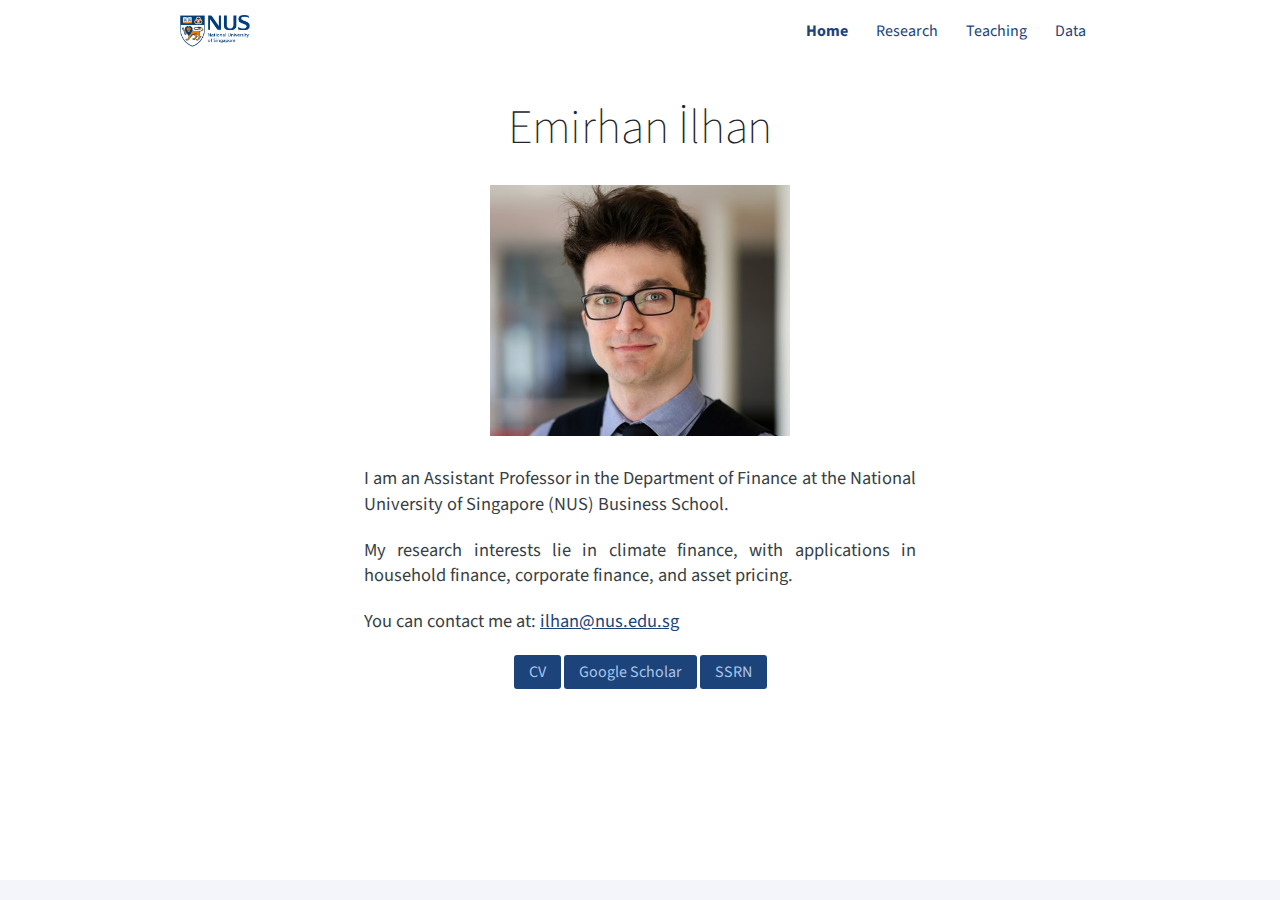
==== commit 8965a400: "from scratch" ====
--- a/index.html
+++ b/index.html
@@ -145,9 +145,7 @@
         <a class="button button-primary mb-2" target="_blank" href="https://papers.ssrn.com/sol3/cf_dev/AbsByAuth.cfm?per_id=2741057">
           SSRN
         </a>
-        <a class="btn btn-primary" target="_blank" href="https://orcid.org/0000-0002-1434-9815">
-          ORCID
-        </a>
+        
         </a>
       </div>
     </div>
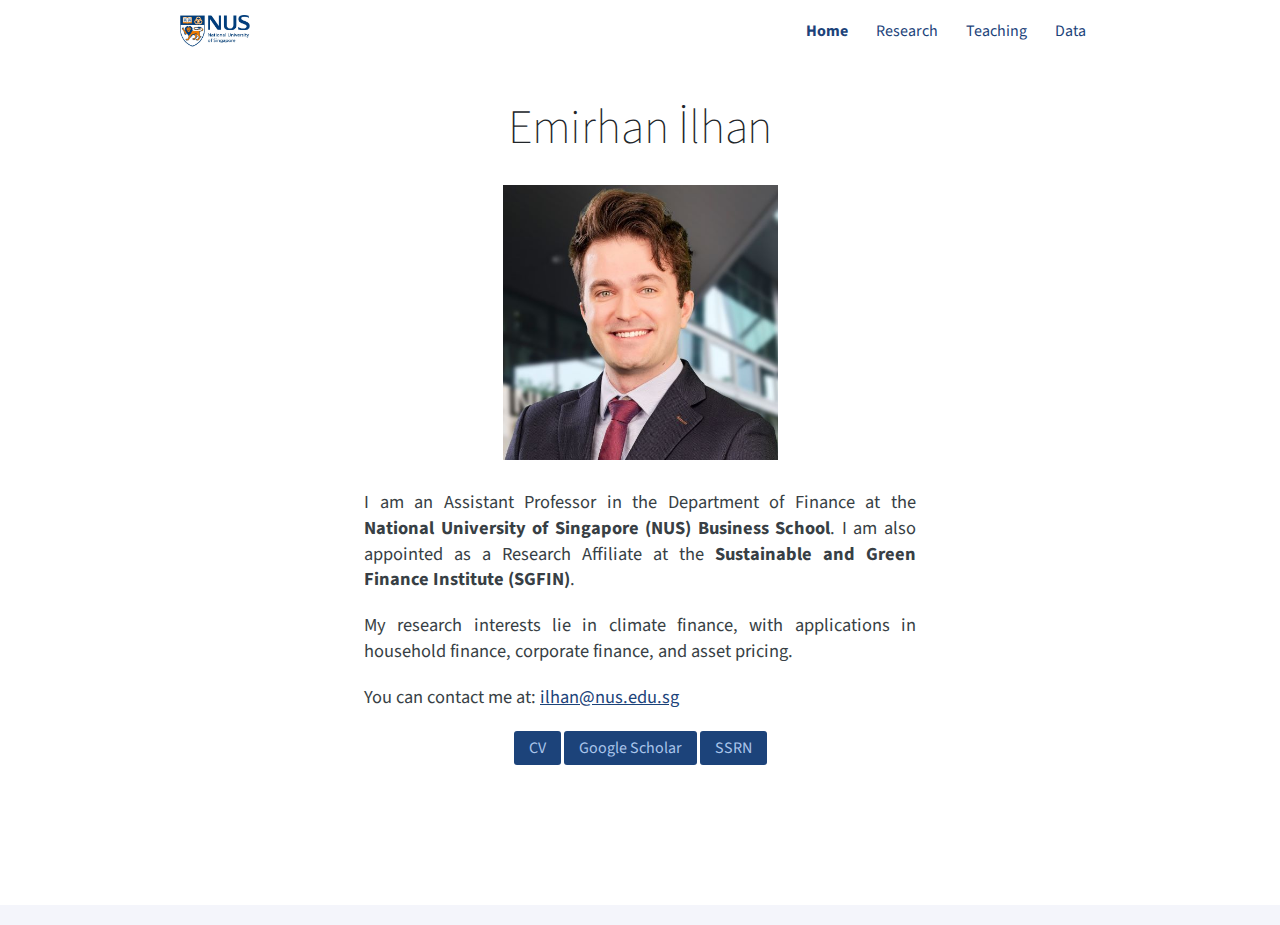
==== commit 51a5f036: "Update index.html" ====
--- a/index.html
+++ b/index.html
@@ -129,9 +129,10 @@
     <div class="row">
       <div class="col-12">
         <h1 class="title">Emirhan İlhan</h1>
-        <img align="middle" src="emir_picture_cropped.jpg" width="300" height=auto style="padding-bottom: 30px;"/>
+        
+        <img align="middle" src="emir_picture_6Oct2022.jpg" width="275" height=auto style="padding-bottom: 30px;"/>
         <div class="content" style="text-align: justify;">
-          <p>I am an Assistant Professor in the Department of Finance at the National University of Singapore (NUS) Business School.</p>
+          <p>I am an Assistant Professor in the Department of Finance at the <strong>National University of Singapore (NUS) Business School</strong>. I am also appointed as a Research Affiliate at the <strong>Sustainable and Green Finance Institute (SGFIN)</strong>.</p>
 <p>My research interests lie in climate finance, with applications in household finance, corporate finance, and asset pricing.</p>
 <p>You can contact me at: <a href="mailto:ilhan@nus.edu.sg">ilhan@nus.edu.sg</a></p>
   
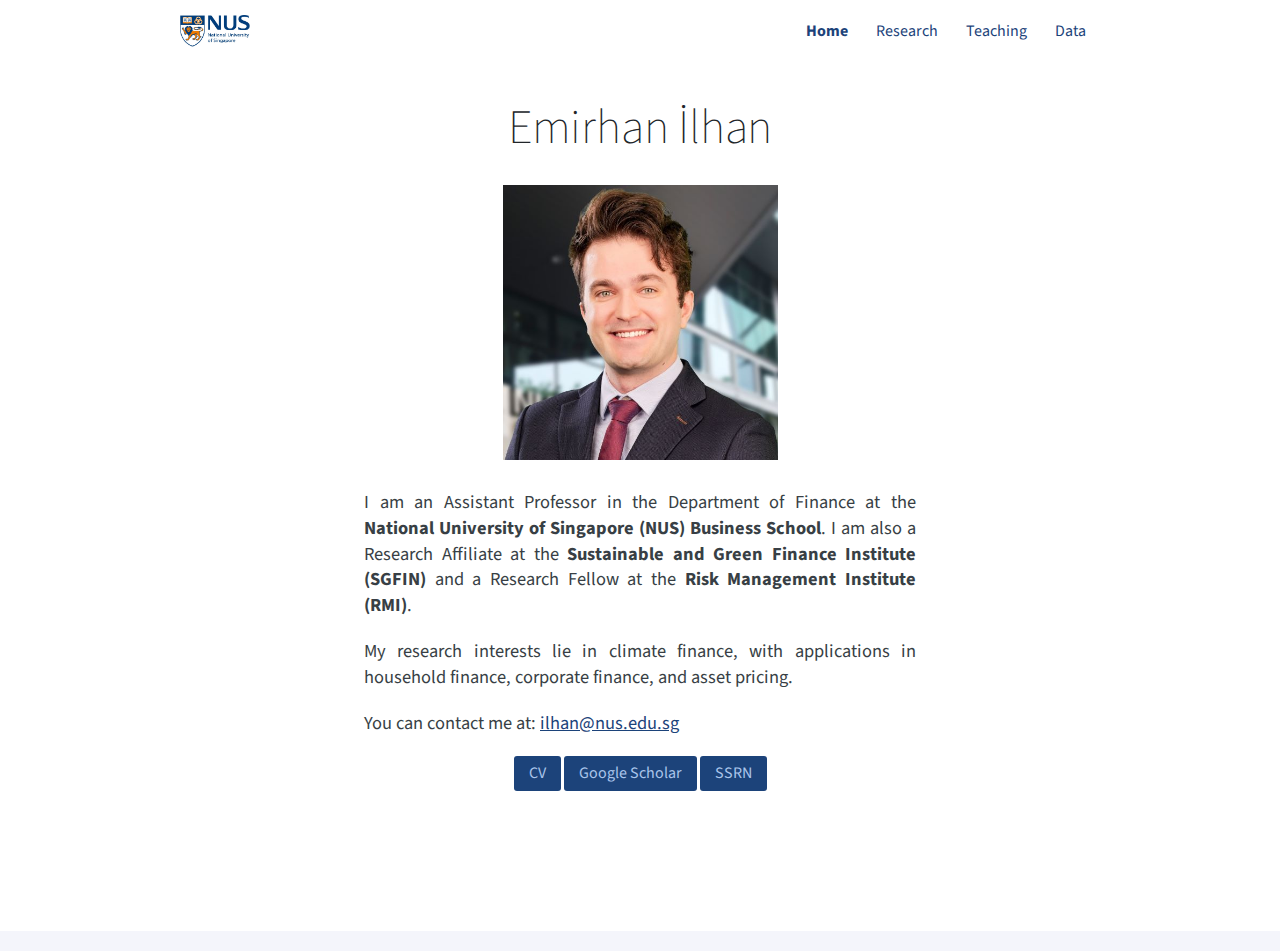
==== commit 2c2cdec8: "Update index.html" ====
--- a/index.html
+++ b/index.html
@@ -129,10 +129,9 @@
     <div class="row">
       <div class="col-12">
         <h1 class="title">Emirhan İlhan</h1>
-        
         <img align="middle" src="emir_picture_6Oct2022.jpg" width="275" height=auto style="padding-bottom: 30px;"/>
         <div class="content" style="text-align: justify;">
-          <p>I am an Assistant Professor in the Department of Finance at the <strong>National University of Singapore (NUS) Business School</strong>. I am also appointed as a Research Affiliate at the <strong>Sustainable and Green Finance Institute (SGFIN)</strong>.</p>
+          <p>I am an Assistant Professor in the Department of Finance at the <strong>National University of Singapore (NUS) Business School</strong>. I am also a Research Affiliate at the <strong>Sustainable and Green Finance Institute (SGFIN)</strong> and a Research Fellow at the <strong>Risk Management Institute (RMI)</strong>.</p>
 <p>My research interests lie in climate finance, with applications in household finance, corporate finance, and asset pricing.</p>
 <p>You can contact me at: <a href="mailto:ilhan@nus.edu.sg">ilhan@nus.edu.sg</a></p>
   
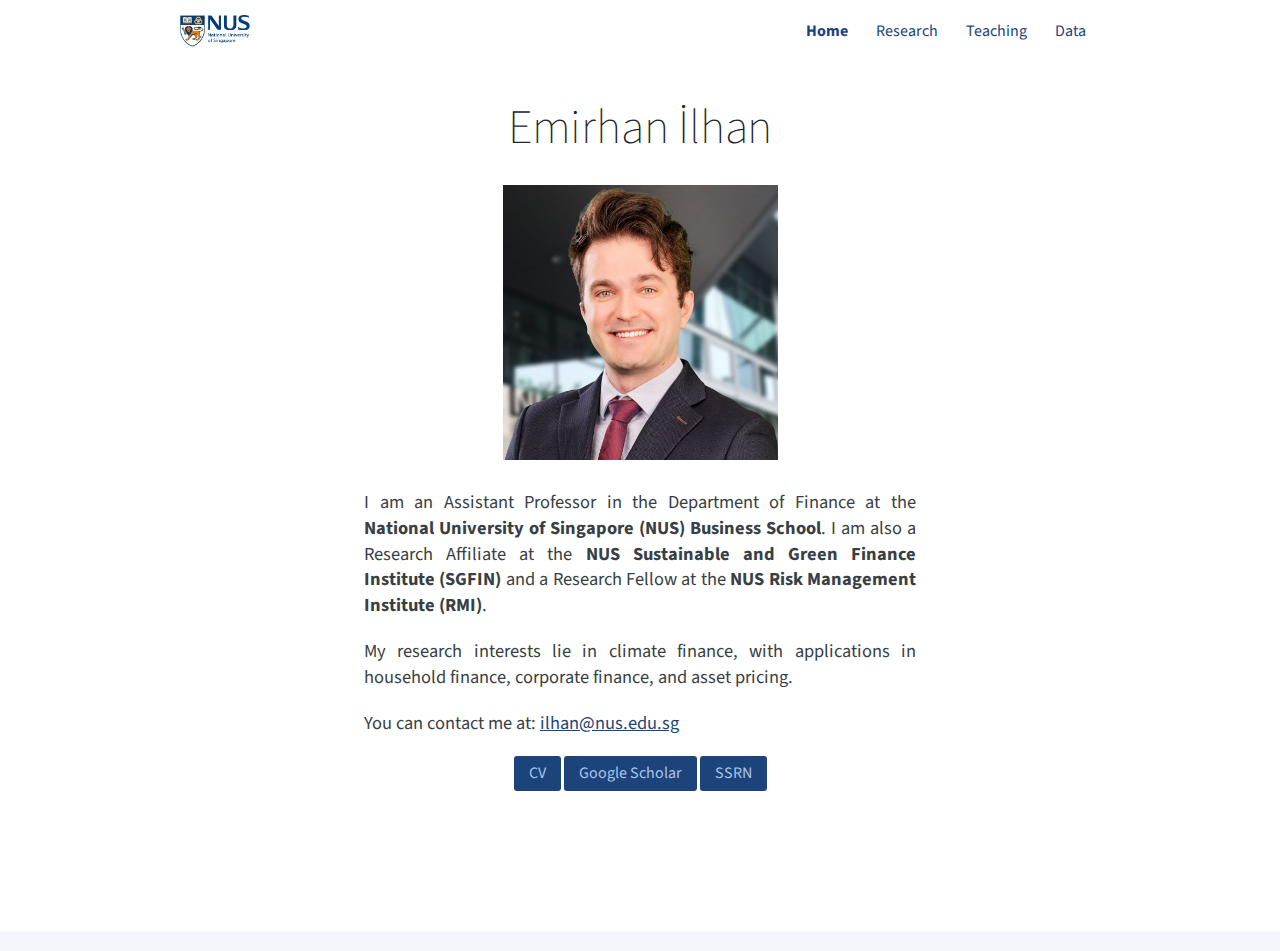
==== commit 49a1212d: "Update index.html" ====
--- a/index.html
+++ b/index.html
@@ -131,7 +131,7 @@
         <h1 class="title">Emirhan İlhan</h1>
         <img align="middle" src="emir_picture_6Oct2022.jpg" width="275" height=auto style="padding-bottom: 30px;"/>
         <div class="content" style="text-align: justify;">
-          <p>I am an Assistant Professor in the Department of Finance at the <strong>National University of Singapore (NUS) Business School</strong>. I am also a Research Affiliate at the <strong>Sustainable and Green Finance Institute (SGFIN)</strong> and a Research Fellow at the <strong>Risk Management Institute (RMI)</strong>.</p>
+          <p>I am an Assistant Professor in the Department of Finance at the <strong>National University of Singapore (NUS) Business School</strong>. I am also a Research Affiliate at the <strong>NUS Sustainable and Green Finance Institute (SGFIN)</strong> and a Research Fellow at the <strong>NUS Risk Management Institute (RMI)</strong>.</p>
 <p>My research interests lie in climate finance, with applications in household finance, corporate finance, and asset pricing.</p>
 <p>You can contact me at: <a href="mailto:ilhan@nus.edu.sg">ilhan@nus.edu.sg</a></p>
   
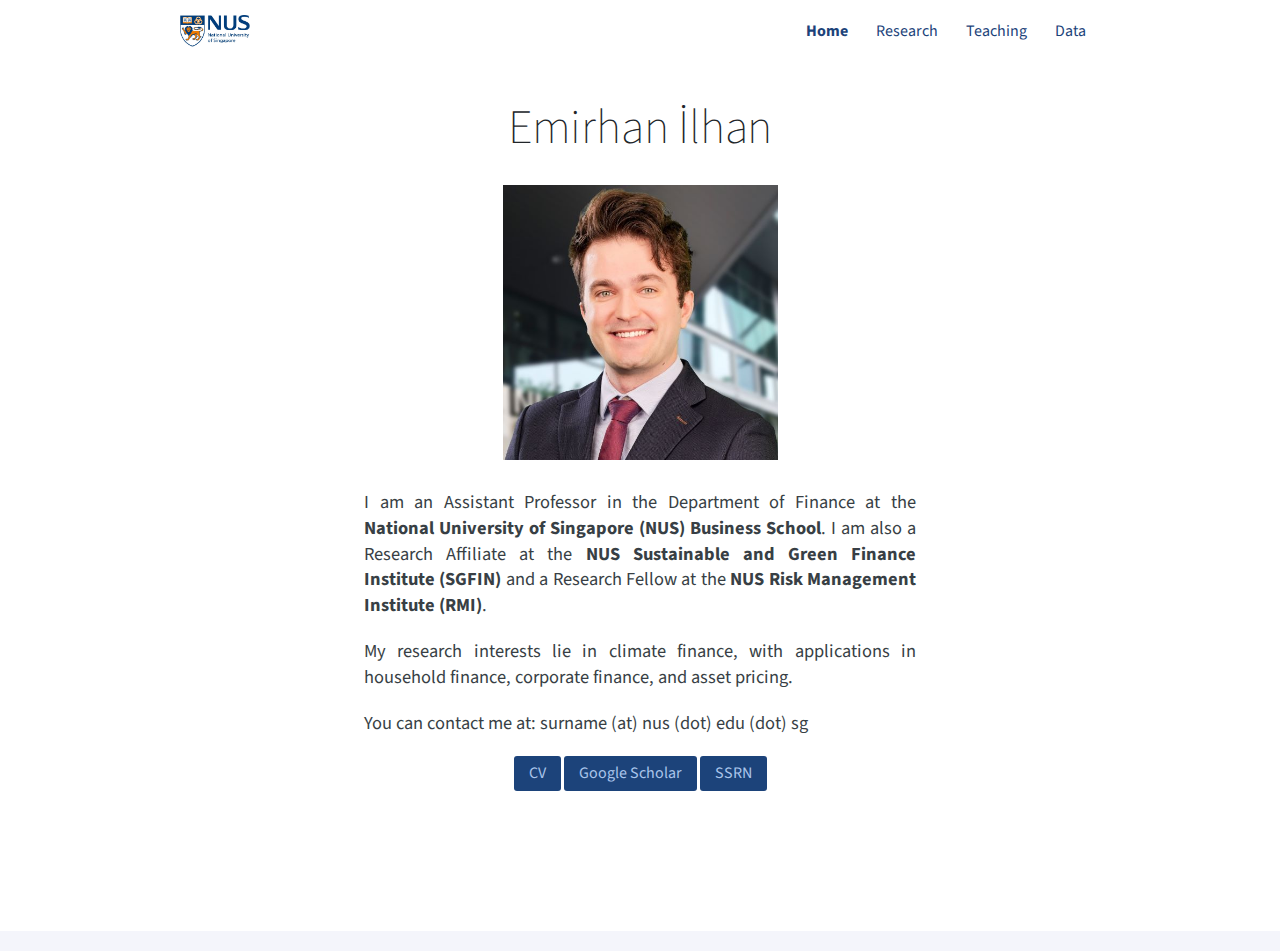
==== commit fc5cbab7: "Update index.html" ====
--- a/index.html
+++ b/index.html
@@ -133,7 +133,7 @@
         <div class="content" style="text-align: justify;">
           <p>I am an Assistant Professor in the Department of Finance at the <strong>National University of Singapore (NUS) Business School</strong>. I am also a Research Affiliate at the <strong>NUS Sustainable and Green Finance Institute (SGFIN)</strong> and a Research Fellow at the <strong>NUS Risk Management Institute (RMI)</strong>.</p>
 <p>My research interests lie in climate finance, with applications in household finance, corporate finance, and asset pricing.</p>
-<p>You can contact me at: <a href="mailto:ilhan@nus.edu.sg">ilhan@nus.edu.sg</a></p>
+<p>You can contact me at: surname (at) nus (dot) edu (dot) sg</p>
   
         </div>
         <a class="button button-primary mb-2" target="_blank" href="/emir_cv.pdf">
@@ -183,12 +183,12 @@
   
     
       
-      <script async src="https://www.googletagmanager.com/gtag/js?id=UA-167263148-1"></script>
+      <script async src="https://www.googletagmanager.com/gtag/js?id=G-WM49JYR75R"></script>
       <script>
         window.dataLayer = window.dataLayer || [];
         function gtag(){dataLayer.push(arguments);}
         gtag('js', new Date());
-        gtag('config', 'UA-167263148-1');
+        gtag('config', 'G-WM49JYR75R');
       </script>
     
   
